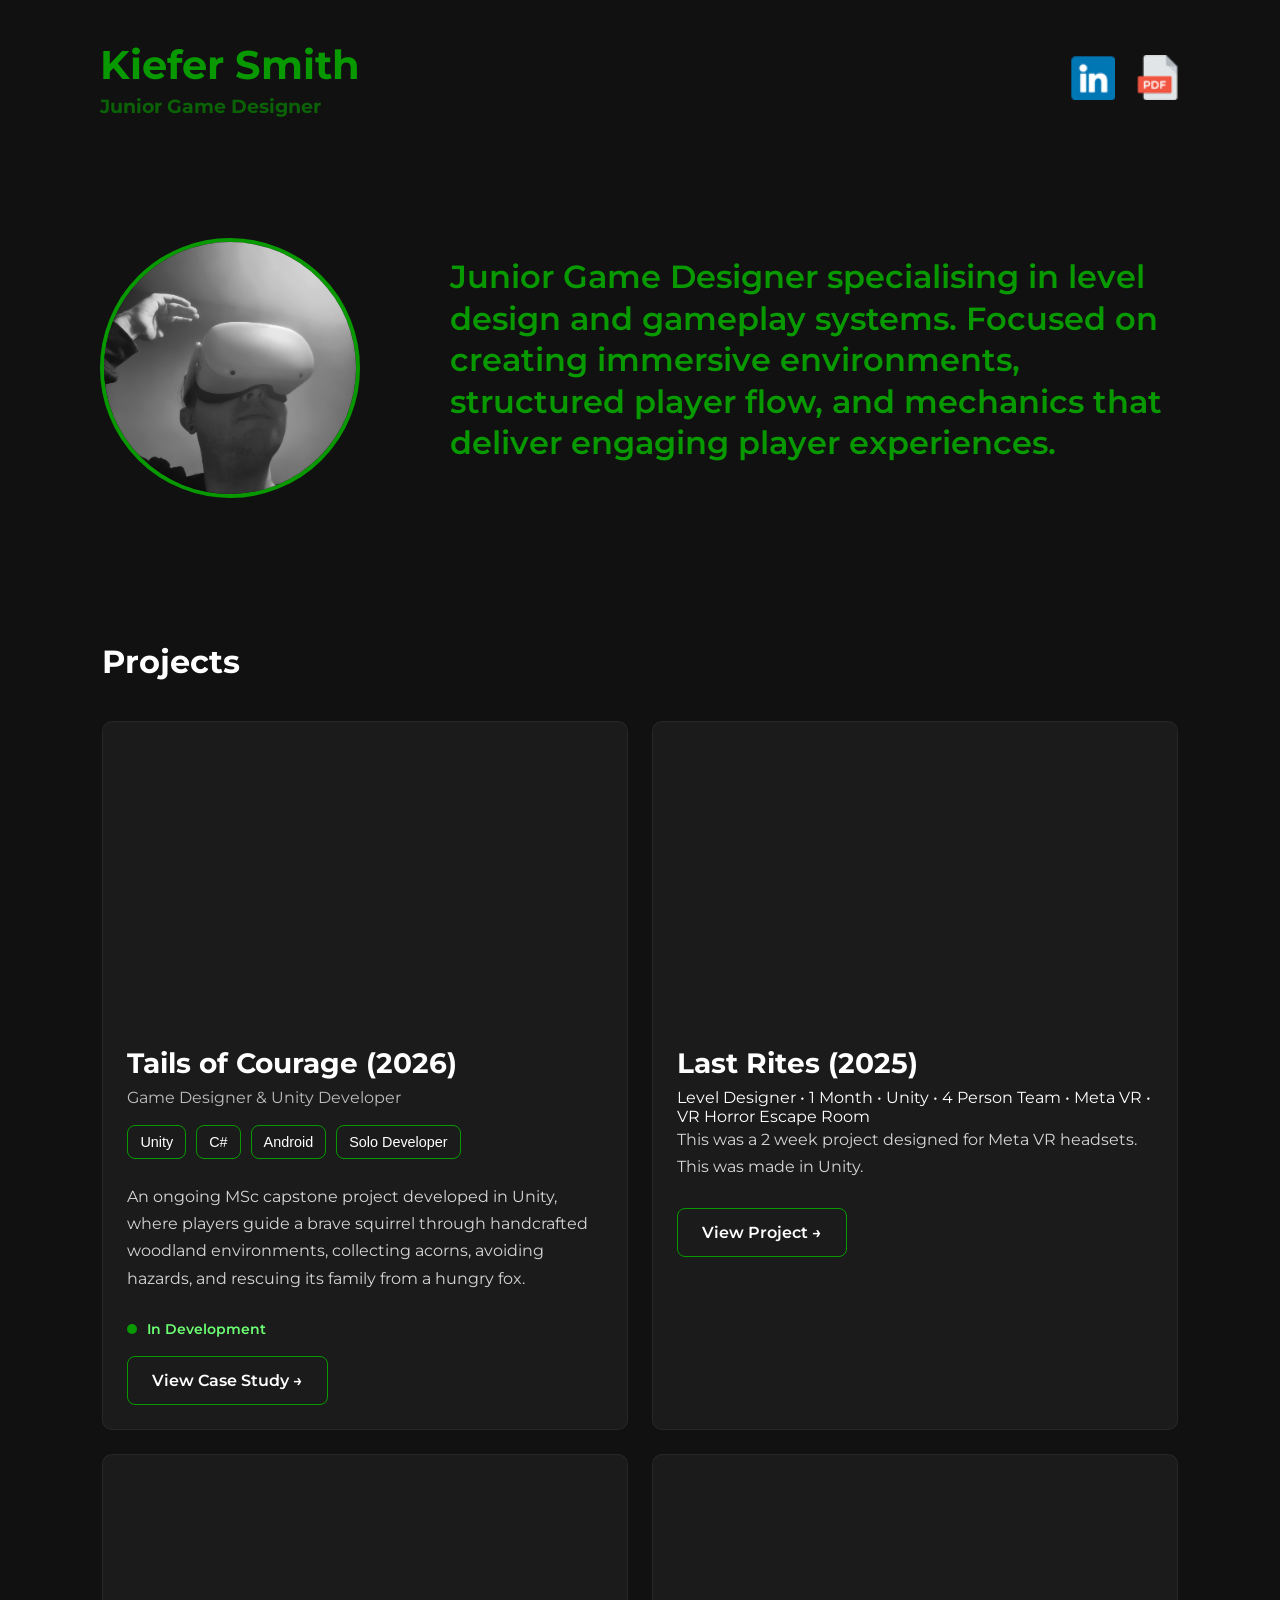
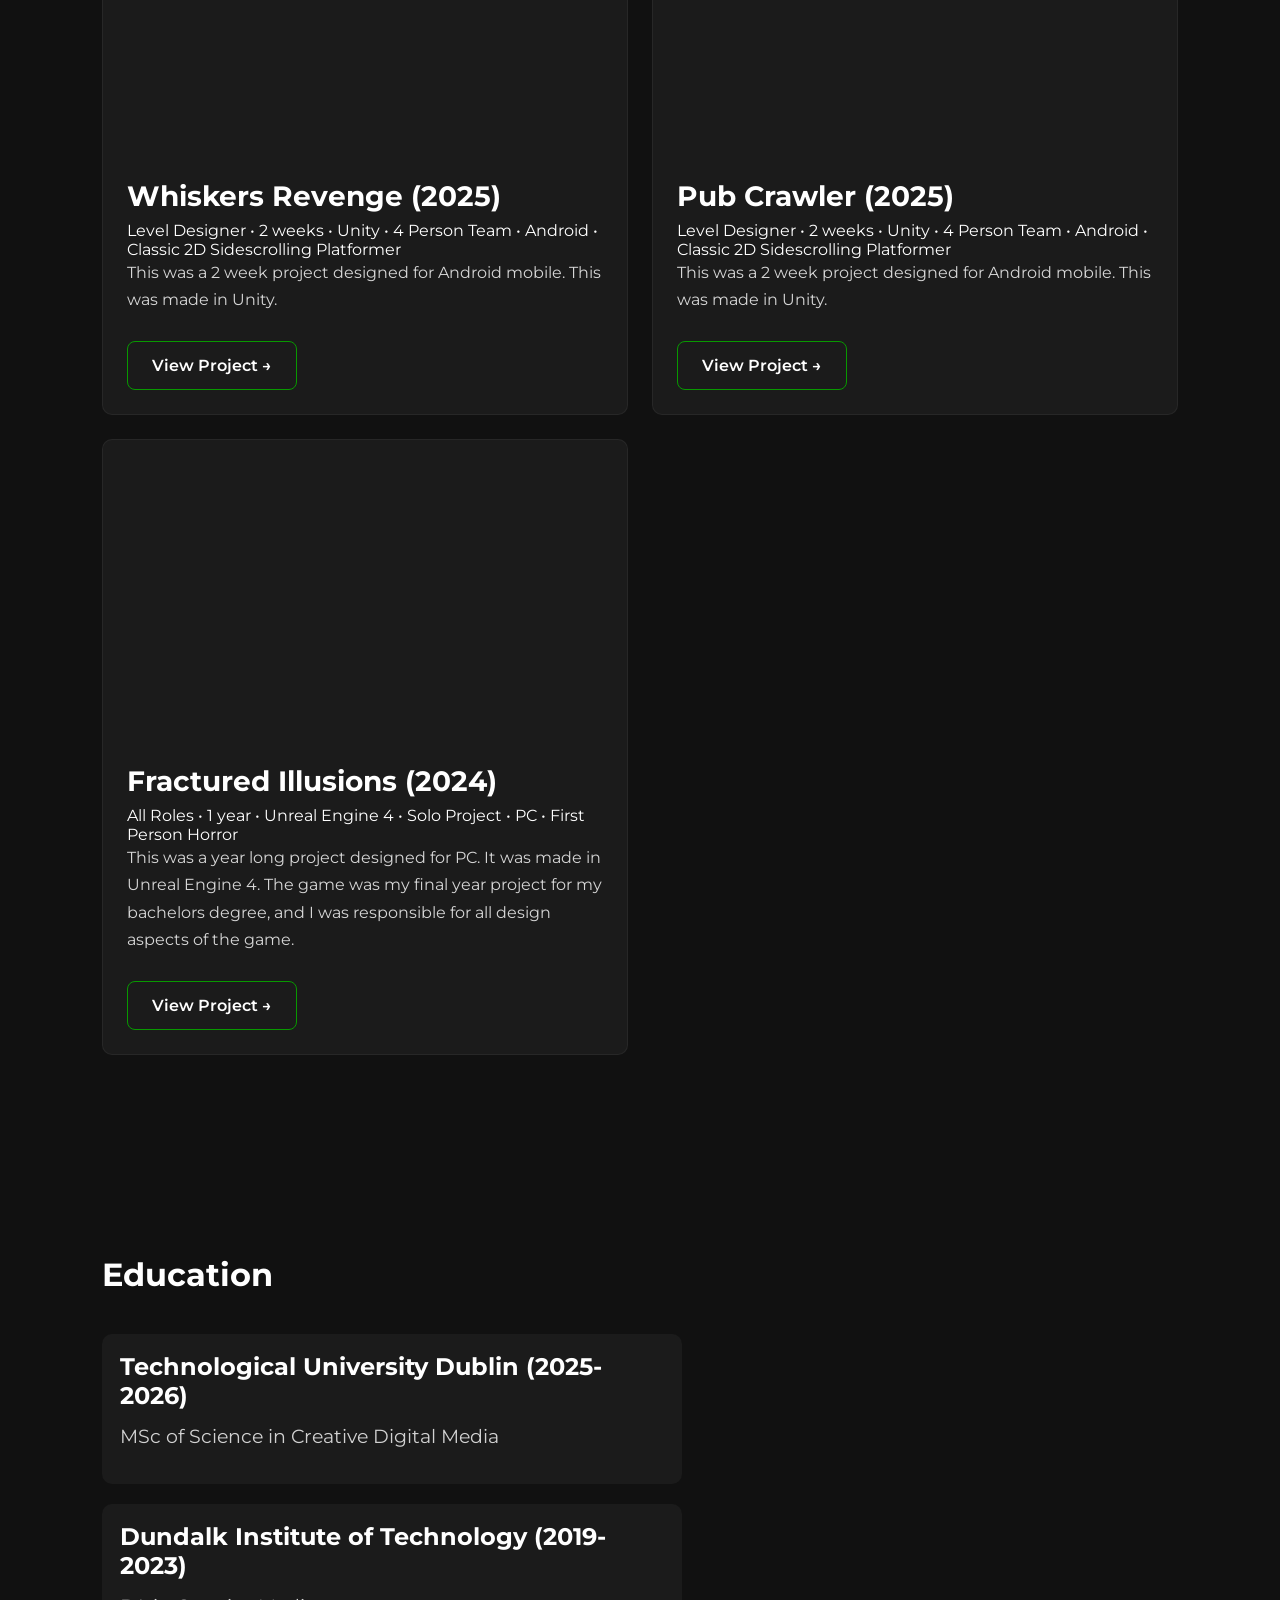
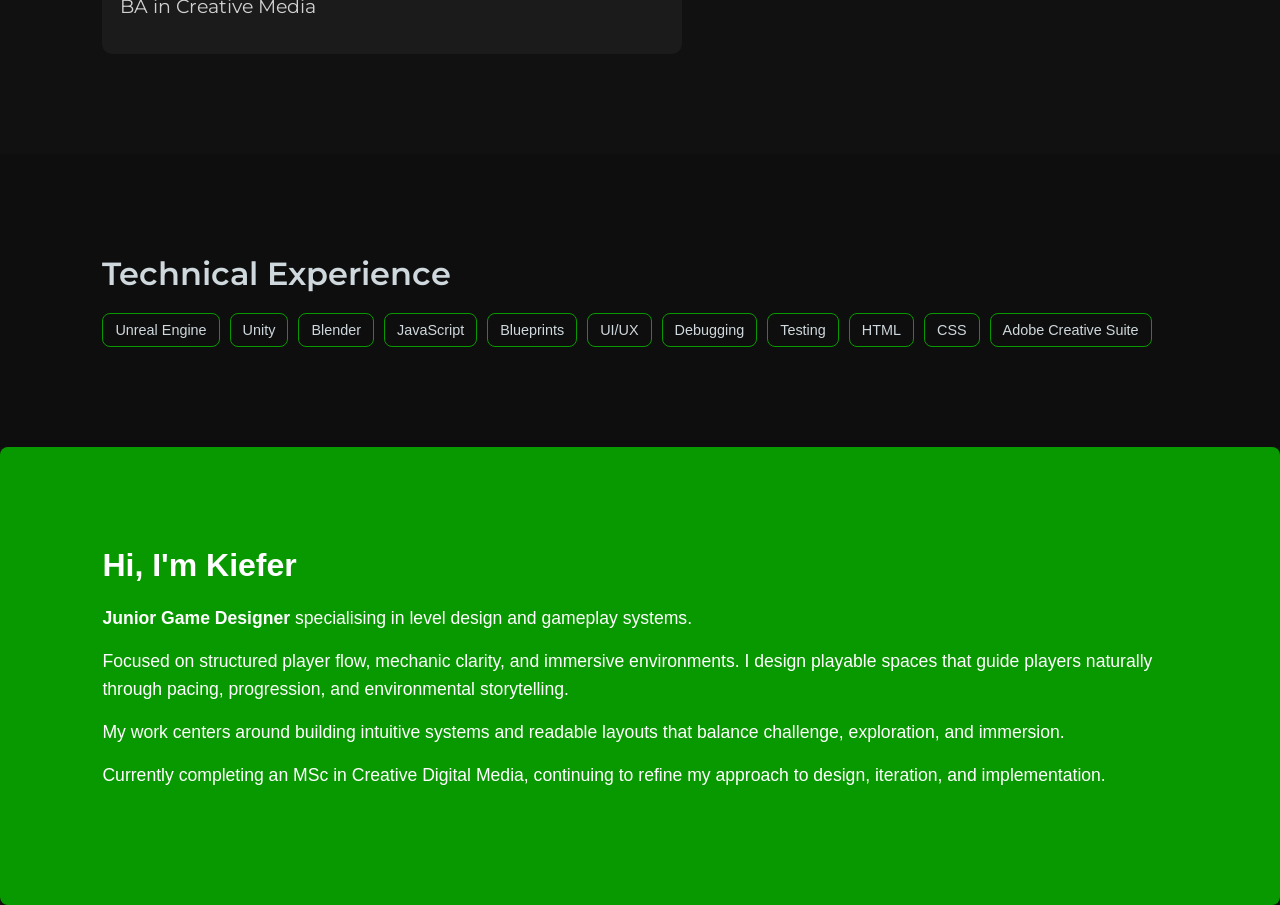
==== index.html @ 850df488 "Update index.html" ====
<!DOCTYPE html>
<html lang="en">
<head>
<meta charset="UTF-8">
<meta name="viewport" content="width=device-width, initial-scale=1.0">
<title>Kiefer Smith | Game Designer</title>

<link href="https://fonts.googleapis.com/css2?family=Montserrat:wght@300;400;600&display=swap" rel="stylesheet">
<link rel="stylesheet" href="style.css">
</head>

<body>

<div class="page-wrapper">

    <!-- HEADER -->
    <header class="header">
        <div class="header-inner">

            <div class="logo">
                <h1>Kiefer Smith</h1>
                <small>Junior Game Designer</small>
            </div>

            <div class="links">
                <a href="https://www.linkedin.com/in/kiefer-smith-designer/" target="_blank">
                    <img src="Images/linkedin.png" alt="LinkedIn">
                </a>

                <a href="Files/Kiefer Smith Game Design CV.pdf" target="_blank">
                    <img src="Images/resume.png" alt="Resume">
                </a>
            </div>

        </div>
    </header>

    <!-- INTRO SECTION -->
    <section class="intro">
        <div class="intro-inner">

            <div class="profile-img">
                <img src="Images/unnamed.jpg" alt="Profile Photo">
            </div>

            <div class="intro-text">
                <h2>
                    Junior Game Designer specialising in level design and gameplay systems.
                    Focused on creating immersive environments, structured player flow, and mechanics that deliver engaging player experiences.
                </h2>

            </div>

        </div>
    </section>

</div>


<section class="projects">

    <h2 class="projects-title">Projects</h2>

    <div class="projects-grid">

         <div class="project-card">

          <div class="project-media hero-media">

        <video autoplay loop muted playsinline>
        <source src="Media/Tails of Courage1.mp4" type="video/mp4">
        </video>
        </div>

            <div class="project-content">
                <h3>Tails of Courage (2026)</h3>

                <p class="project-role">
                  Game Designer & Unity Developer
                </p>
             
               <div class="project-tags">
                <span class="skill">Unity</span>
                <span class="skill">C#</span>
                <span class="skill">Android</span>
                <span class="skill">Solo Developer</span>
                </div>
                

                <p class="project-brief">
                 An ongoing MSc capstone project developed in Unity, where players guide a brave squirrel through handcrafted woodland environments, collecting acorns, avoiding hazards, and rescuing its family from a hungry fox.
                </p>

               
                <p class="project-status">
                In Development
                </p>

              
              <a href="Tails of Courage.html" class="project-link">
              View Case Study →
              </a>
              
            </div>
        </div>

        <div class="project-card">

            <div class="project-media">
                <video autoplay loop muted playsinline>
                    <source src="Media/Last Rites .mp4" type="video/mp4">
                </video>
            </div>

            <div class="project-content">
                <h3>Last Rites (2025)</h3>

                <p class="project-meta">
                    Level Designer • 1 Month • Unity • 4 Person Team • Meta VR • VR Horror Escape Room
                </p>

                <p class="project-brief">
                   This was a 2 week project designed for Meta VR headsets. This was made in Unity.
                </p>

                <a href="Last Rites.html" class="project-link">
                    View Project →
                </a>
            </div>
        </div>


<div class="project-card">

            <div class="project-media">
                <video autoplay loop muted playsinline>
                    <source src="Media/Whiskers Revenge .mp4" type="video/mp4">
                </video>
            </div>

            <div class="project-content">
                <h3>Whiskers Revenge (2025)</h3>

                <p class="project-meta">
                    Level Designer • 2 weeks • Unity • 4 Person Team • Android • Classic 2D Sidescrolling Platformer
                </p>

                <p class="project-brief">
                   This was a 2 week project designed for Android mobile. This was made in Unity.
                </p>

                <a href="Whiskers Revenge.html" class="project-link">
                    View Project →
                </a>
            </div>
        </div>


    <div class="project-card">

            <div class="project-media">
                <video autoplay loop muted playsinline>
                    <source src="Media/Pub Crawler.mp4" type="video/mp4">
                </video>
            </div>

            <div class="project-content">
                <h3>Pub Crawler (2025)</h3>

                <p class="project-meta">
                    Level Designer • 2 weeks • Unity • 4 Person Team • Android • Classic 2D Sidescrolling Platformer
                </p>

                <p class="project-brief">
                    This was a 2 week project designed for Android mobile. This was made in Unity.
                </p>

                <a href="Pub Crawler.html" class="project-link">
                    View Project →
                </a>
            </div>

        </div>


        <div class="project-card">

            <div class="project-media">
                <video autoplay loop muted playsinline>
                    <source src="Media/Fractured Illusions.mp4" type="video/mp4">
                </video>
            </div>

            <div class="project-content">
                <h3>Fractured Illusions (2024)</h3>

                <p class="project-meta">
                    All Roles • 1 year • Unreal Engine 4 • Solo Project • PC • First Person Horror
                </p>

                <p class="project-brief">
                    This was a year long project designed for PC. It was made in Unreal Engine 4. The game was my final year project for my bachelors degree, and I was responsible for all design aspects of the game.
                </p>

                <a href="Fractured Illusions.html" class="project-link">
                    View Project →
                </a>
            </div>
        </div>
</section>

<section class="education">
    <h3 class="education-title">Education</h3>

    <div class="education-grid">

        <div class="education-card">

    

    <div class="education-content">
                <h3>Technological University Dublin (2025-2026)</h3>

                <p class="education-brief">
                    MSc of Science in Creative Digital Media
                </p>
        </div>
        </div>

         <div class="education-card">

    

    <div class="education-content">
                <h3>Dundalk Institute of Technology (2019-2023)</h3>

                <p class="education-brief">
                   BA in Creative Media
                </p>
        </div>
        </div>
    </div>
</section>

        <div class="skills-container">
            <h2>Technical Experience</h2>
  <div class="skills">
    <span class="skill">Unreal Engine</span>
    <span class="skill">Unity</span>
    <span class="skill">Blender</span>
    <span class="skill">JavaScript</span>
    <span class="skill">Blueprints</span>
    <span class="skill">UI/UX</span>
    <span class="skill">Debugging</span>
    <span class="skill">Testing</span>
    <span class="skill">HTML</span>
    <span class="skill">CSS</span>
    <span class="skill">Adobe Creative Suite</span>
  </div>
</div>


<div class="about-me-section">
  <h1>Hi, I'm Kiefer</h1>
  <p><strong>Junior Game Designer</strong> specialising in level design and gameplay systems.</p>
  <p>
            Focused on structured player flow, mechanic clarity, and immersive environments.
            I design playable spaces that guide players naturally through pacing, progression,
            and environmental storytelling.
        </p>
   <p>
            My work centers around building intuitive systems and readable layouts that
            balance challenge, exploration, and immersion.
        </p>
                <p>
            Currently completing an MSc in Creative Digital Media, continuing to refine
            my approach to design, iteration, and implementation.
        </p>

</div>


        
</body>
</html>
---- style.css ----
/* =========================
   GLOBAL RESET
========================= */
* {
    margin: 0;
    padding: 0;
    box-sizing: border-box;
}

body {
    background: #111;
    color: white;
    font-family: 'Montserrat', sans-serif;
}

/* =========================
   PAGE WRAPPER
========================= */
.page-wrapper {
    max-width: 1200px;
    margin: 0 auto;
    padding: 0 60px;
}

/* =========================
   HEADER
========================= */
.header {
    padding: 40px 0;
    color: #089900;
}

.header-inner {
    display: flex;
    justify-content: space-between;
    align-items: center;
}

.logo h1 {
    font-size: 2.5rem;
    font-weight: bold;
    color: #089900;
}

.logo small {
    display: block;
    margin-top: 5px;
    opacity: 0.6;
    font-weight: 700;
    font-size: 1.2rem;
    color: #089900;
}

.links {
    display: flex;
    align-items: center;
    gap: 20px;
}

.links img {
    width: 45px;
    height: 45px;
    transition: 0.3s ease;
}

.links img:hover {
    opacity: 0.6;
}

/* =========================
   INTRO SECTION
========================= */
.intro {
    padding: 80px 0 40px 0;
    align-items: center;
}

.intro-inner {
    display: flex;
    align-items: center;
    gap: 90px;
    width: 100%;
}

/* Profile Image */
.profile-img img {
    width: 260px;
    height: 260px;
    object-fit: cover;
    border-radius: 50%;
    border: 4px solid #089900;
}

/* Text */
.intro-text {
    max-width: none;
}

.intro-text h2 {
    font-size: 2.0rem;
    font-weight: 600;
    margin-bottom: 20px;
    line-height: 1.3;
    color: #089900;
    
}

.intro-text p {
    font-size: 1.1rem;
    opacity: 0.8;
    line-height: 1.6;
}



/* =========================
   RESPONSIVE
========================= */
@media (max-width: 900px) {

    .page-wrapper {
        padding: 0 25px;
    }

    .header-inner {
        flex-direction: column;
        align-items: flex-start;
        gap: 20px;
    }

    .intro-inner {
        flex-direction: column;
        text-align: center;
        gap: 40px;
    }

    .profile-img img {
        width: 200px;
        height: 200px;
    }

    .intro-text h2 {
        font-size: 1.8rem;
    }
}


/* =========================
   PROJECT SECTION
========================= */

/* =========================
   PROJECT SECTION
========================= */

.projects {
    padding: 100px 8%;
}

.projects-title {
    font-size: 2rem;
    font-weight: 700;
    margin-bottom: 40px;
}

/* =========================
   GRID
========================= */

.projects-grid {
    display: grid;
    grid-template-columns: repeat(auto-fit, minmax(520px, 1fr));
    gap: 24px;
}

/* =========================
   CARD
========================= */

.project-card {
    background: #1b1b1b;
    border: 1px solid rgba(255,255,255,.05);
    border-radius: 10px;
    overflow: hidden;
    display: flex;
    flex-direction: column;
    transition: transform .25s ease, box-shadow .25s ease, border-color .25s ease;
}

.project-card:hover {
    transform: translateY(-5px);
    border-color: #089900;
    box-shadow: 0 12px 30px rgba(8,153,0,.25);
}

/* =========================
   VIDEO
========================= */

.project-media video {
    width: 100%;
    height: 300px;
    object-fit: cover;
    display: block;
}

/* =========================
   CONTENT
========================= */

.project-content {
    padding: 24px;
}

.project-content h3 {
    font-size: 1.75rem;
    margin-bottom: 8px;
}

.project-role {
    font-size: 1rem;
    color: #bdbdbd;
    margin-bottom: 18px;
}

.project-tags {
    display: flex;
    flex-wrap: wrap;
    gap: 10px;
    margin-bottom: 24px;
}

.project-brief {
    font-size: 1rem;
    line-height: 1.7;
    color: #d6d6d6;
    margin-bottom: 28px;
}

/* =========================
   STATUS
========================= */

.project-status {
    display: flex;
    align-items: center;
    gap: 10px;

    color: #6CFF73;
    font-size: .9rem;
    font-weight: 600;

    margin-bottom: 18px;
}

.project-status::before {
    content: "";
    width: 10px;
    height: 10px;
    background: #089900;
    border-radius: 50%;
    display: inline-block;
}

/* =========================
   BUTTON
========================= */

.project-link,
.project-link:link,
.project-link:visited {

    display: inline-flex;
    align-items: center;
    justify-content: center;

    padding: 14px 24px;

    border: 1px solid #089900;
    border-radius: 8px;

    color: white;
    text-decoration: none;
    font-weight: 600;

    transition: all .25s ease;
}

.project-link:hover {

    background: #089900;
    color: #111;

    transform: translateY(-2px);

    box-shadow: 0 8px 18px rgba(8,153,0,.25);
}
/* =========================
   Education SECTION
========================= */

.education {
    padding: 100px 8%;
}

.education-title {
    font-size: 2rem;
    font-weight: 700;
    margin-bottom: 40px;
}

/* =========================
   GRID (Tighter)
========================= */

.education-grid {
    display: grid;
    grid-template-columns: repeat(auto-fill, 580px); /* fixed width cards */
    gap: 20px; /* smaller gap */
    
}
/* =========================
   CARD (Smaller + Cleaner)
========================= */

.education-card {
    background: #1b1b1b;
    border-radius: 10px;
    overflow: hidden;
    display: flex;
    flex-direction: column;
    transition: transform 0.25s ease, box-shadow 0.25s ease;
    min-height: 150px; /* or larger, e.g., 350px or 400px */
}

/* =========================
   CONTENT (Reduced Padding)
========================= */

.education-content {
    padding: 18px;
}

.education-content h3 {
    font-size: 1.5rem;
    margin-bottom: 12px;
}

.education-meta {
    font-size: 1rem;
    opacity: 0.6;
    margin-bottom: 10px;
}

.education-brief {
    font-size: 1.2rem;
    line-height: 1.5;
    opacity: 0.8;
    margin-bottom: 14px;
}


/* After */
.skills-container {
  padding: 100px 8%;
  background-color: #0e0e0e; /* dark background */
  color: #cfd8dc; /* light text color for the header */
}

/* Style the header */
.skills-container h2 {
  font-size: 2rem;
  font-weight: 600;
  margin-bottom: 20px;
}

/* Container for the skill tags */
.skills {
  display: flex;
  flex-wrap: wrap; /* allow wrapping to next line */
  gap: 10px; /* space between tags */
}

/* Style individual skill tags */
.skill {
  border: 1px solid #089900; /* pink border similar to your screenshot */
  border-radius: 8px; /* rounded corners */
  padding: 8px 12px; /* space inside each tag */
  font-size: 0.9rem;
  font-family: 'Arial', sans-serif;
  cursor: default;
  transition: background-color 0.2s, color 0.2s;
}

/* Optional: hover effect for skill tags */
.skill:hover {
  background-color: #089900;
  color: #fff;
}

/* Style for the section container */
.about-me-section {
  background-color: #089900; /* Light blue background similar to your image */
  padding: 100px 8%; /* Padding around the content */
  max-width: auto; /* Optional: limit width for readability */
  margin: auto; /* Center the section */
  border-radius: 8px; /* Rounded corners for a softer look */
  font-family: Arial, sans-serif; /* Font style */
}

/* Style for the heading */
.about-me-section h1 {
  font-weight: bold;
  font-size: 2rem;
  margin-bottom: 20px;
  margin-top: 0;
}

/* Style for paragraphs */
.about-me-section p {
  font-size: 1.1rem;
  line-height: 1.6;
  margin-bottom: 15px;
}

/* Style for strong/bold text */
.about-me-section strong {
  font-weight: bold;
}
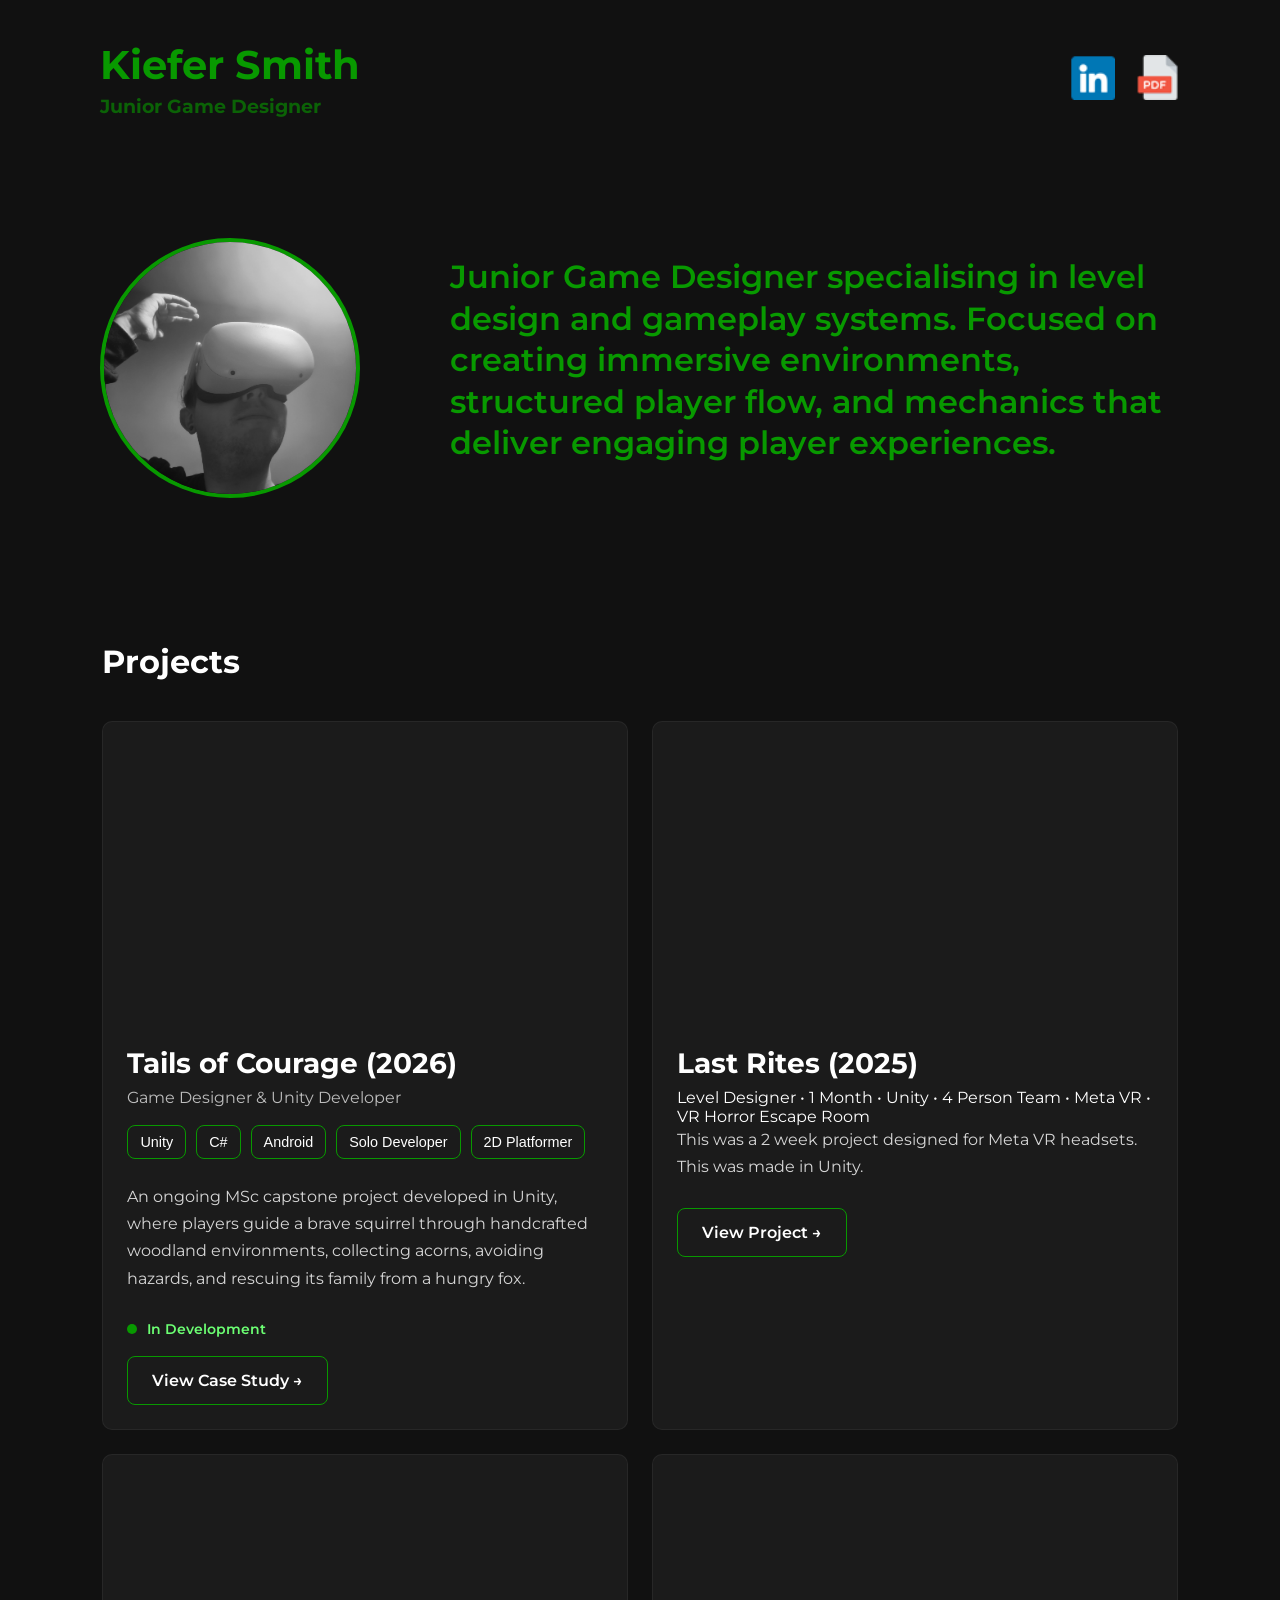
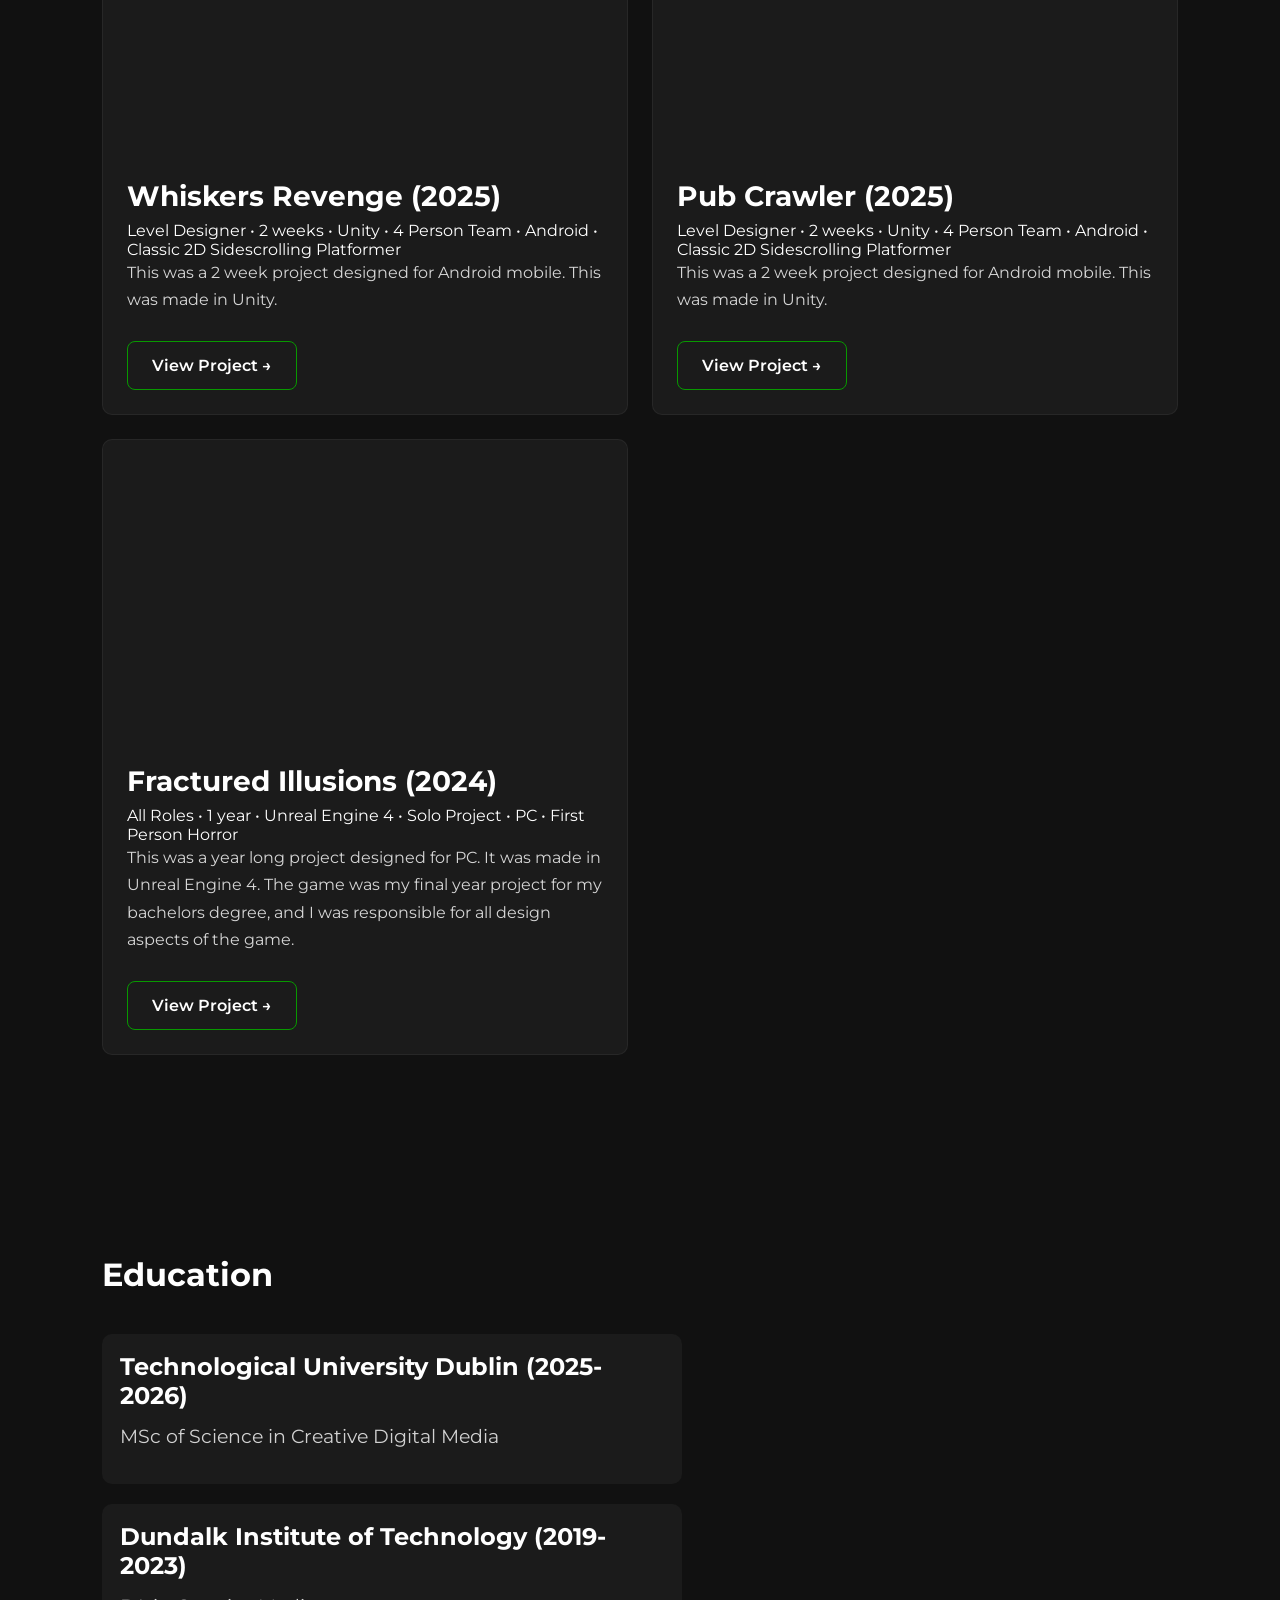
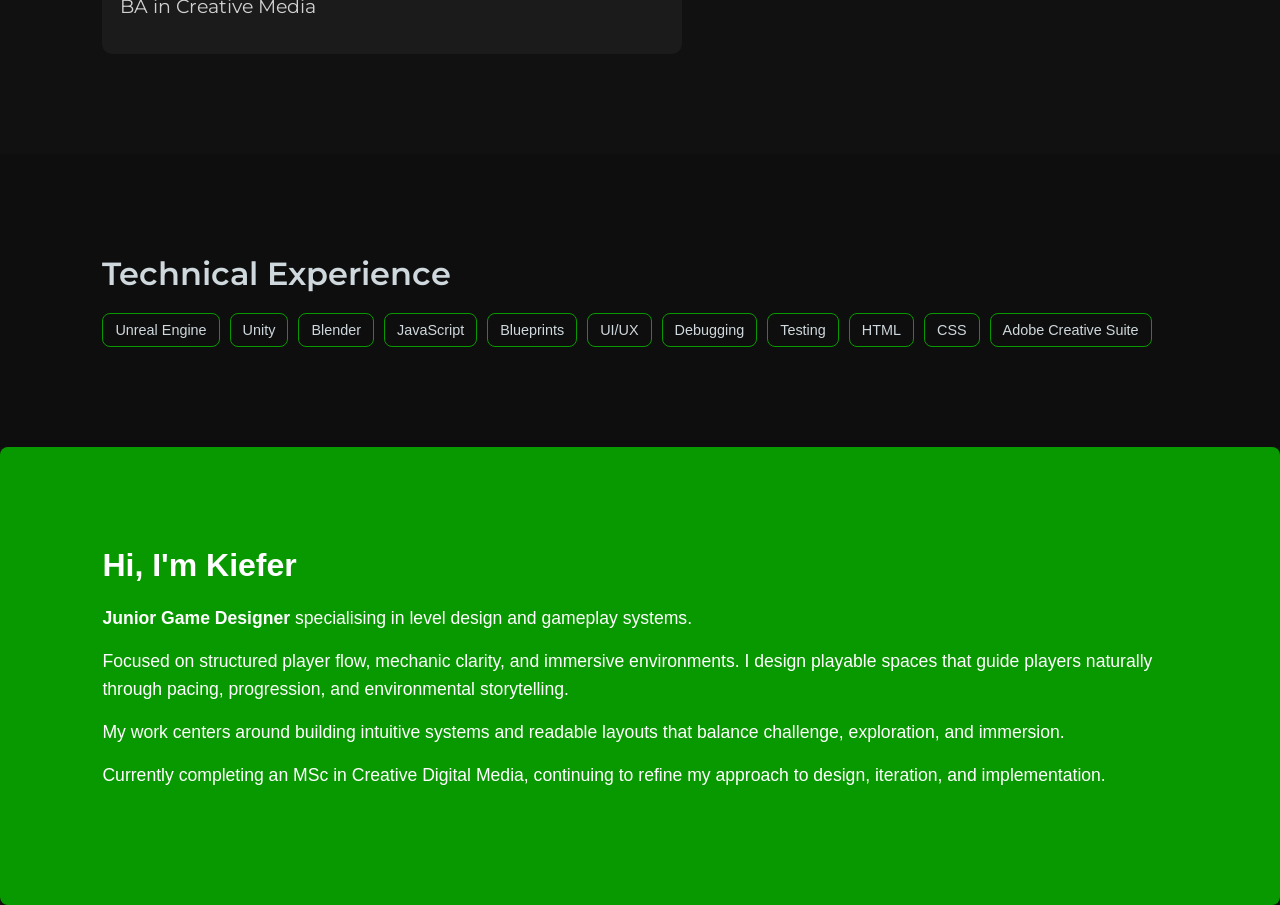
==== commit db5e7af6: "Update index.html" ====
--- a/index.html
+++ b/index.html
@@ -84,6 +84,7 @@
                 <span class="skill">C#</span>
                 <span class="skill">Android</span>
                 <span class="skill">Solo Developer</span>
+                <span class="skill">2D Platformer</span>
                 </div>
                 
 
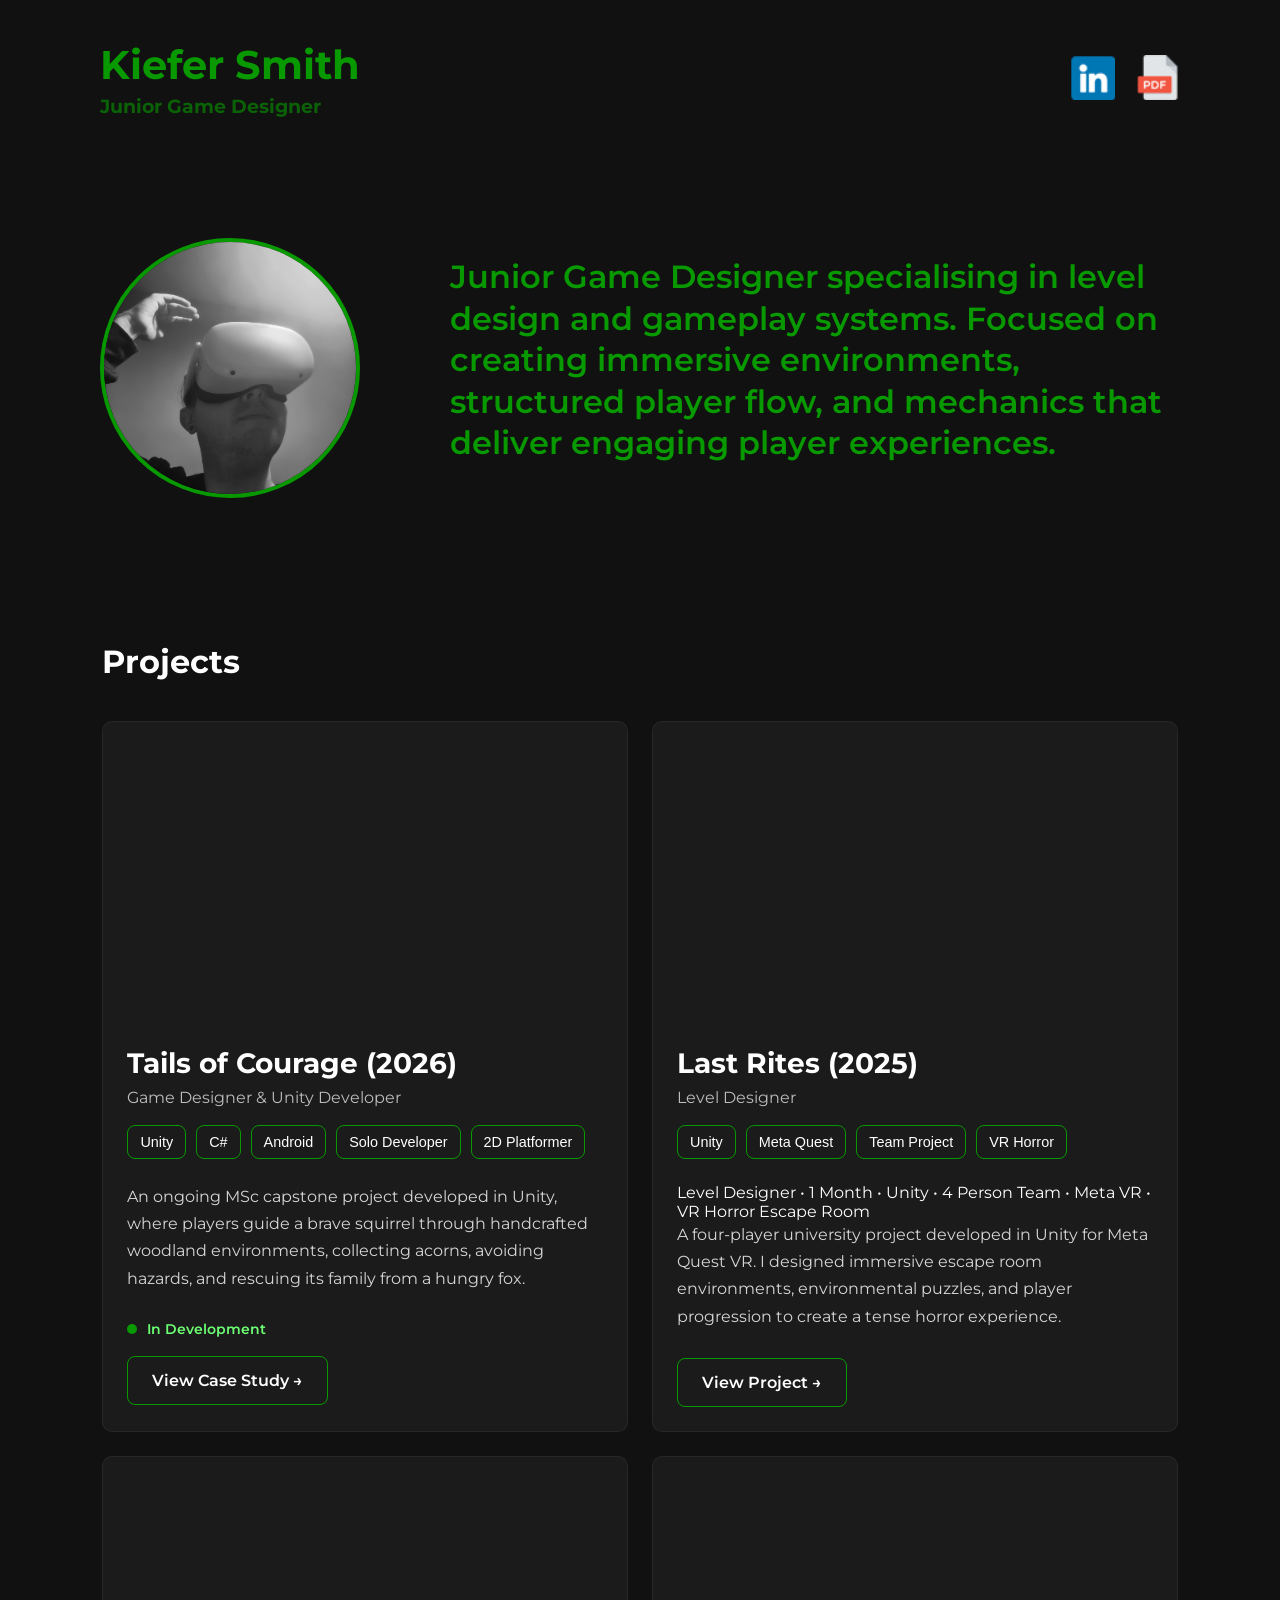
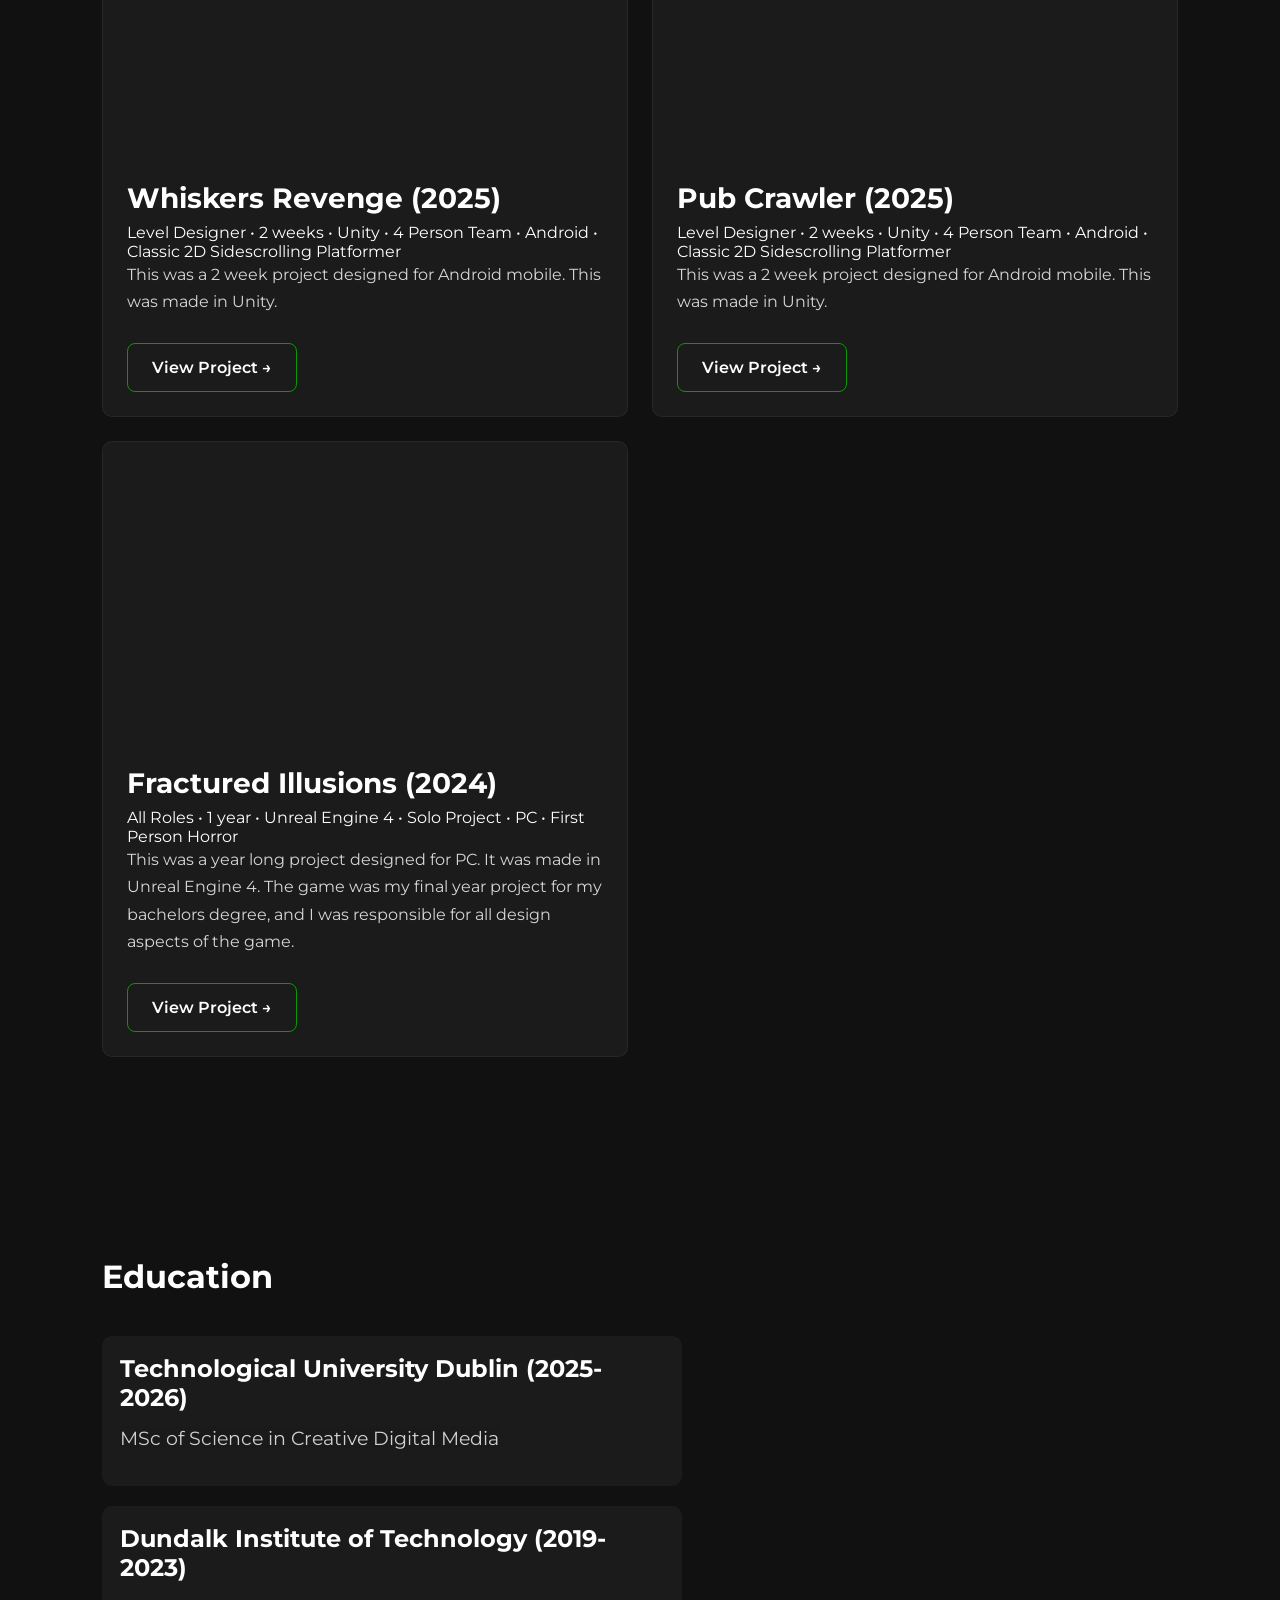
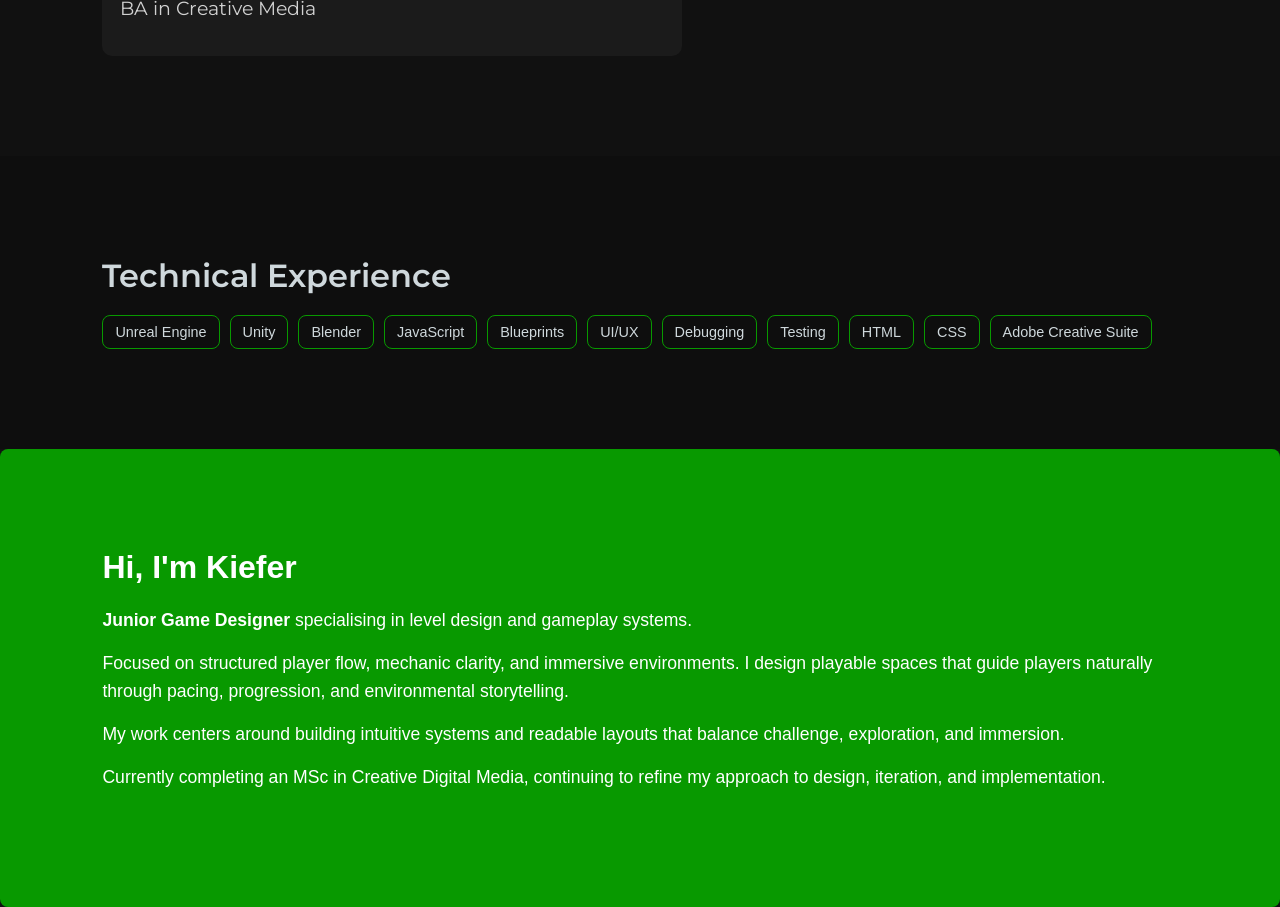
==== commit a6388f17: "Update index.html" ====
--- a/index.html
+++ b/index.html
@@ -114,14 +114,26 @@
             </div>
 
             <div class="project-content">
+                
                 <h3>Last Rites (2025)</h3>
 
+                <p class="project-role">
+                Level Designer
+                </p>
+
+        <div class="project-tags">
+        <span class="skill">Unity</span>
+        <span class="skill">Meta Quest</span>
+        <span class="skill">Team Project</span>
+        <span class="skill">VR Horror</span>
+        </div>
+
                 <p class="project-meta">
                     Level Designer • 1 Month • Unity • 4 Person Team • Meta VR • VR Horror Escape Room
                 </p>
 
-                <p class="project-brief">
-                   This was a 2 week project designed for Meta VR headsets. This was made in Unity.
+                 <p class="project-brief">
+                 A four-player university project developed in Unity for Meta Quest VR. I designed immersive escape room environments, environmental puzzles, and player progression to create a tense horror experience.
                 </p>
 
                 <a href="Last Rites.html" class="project-link">
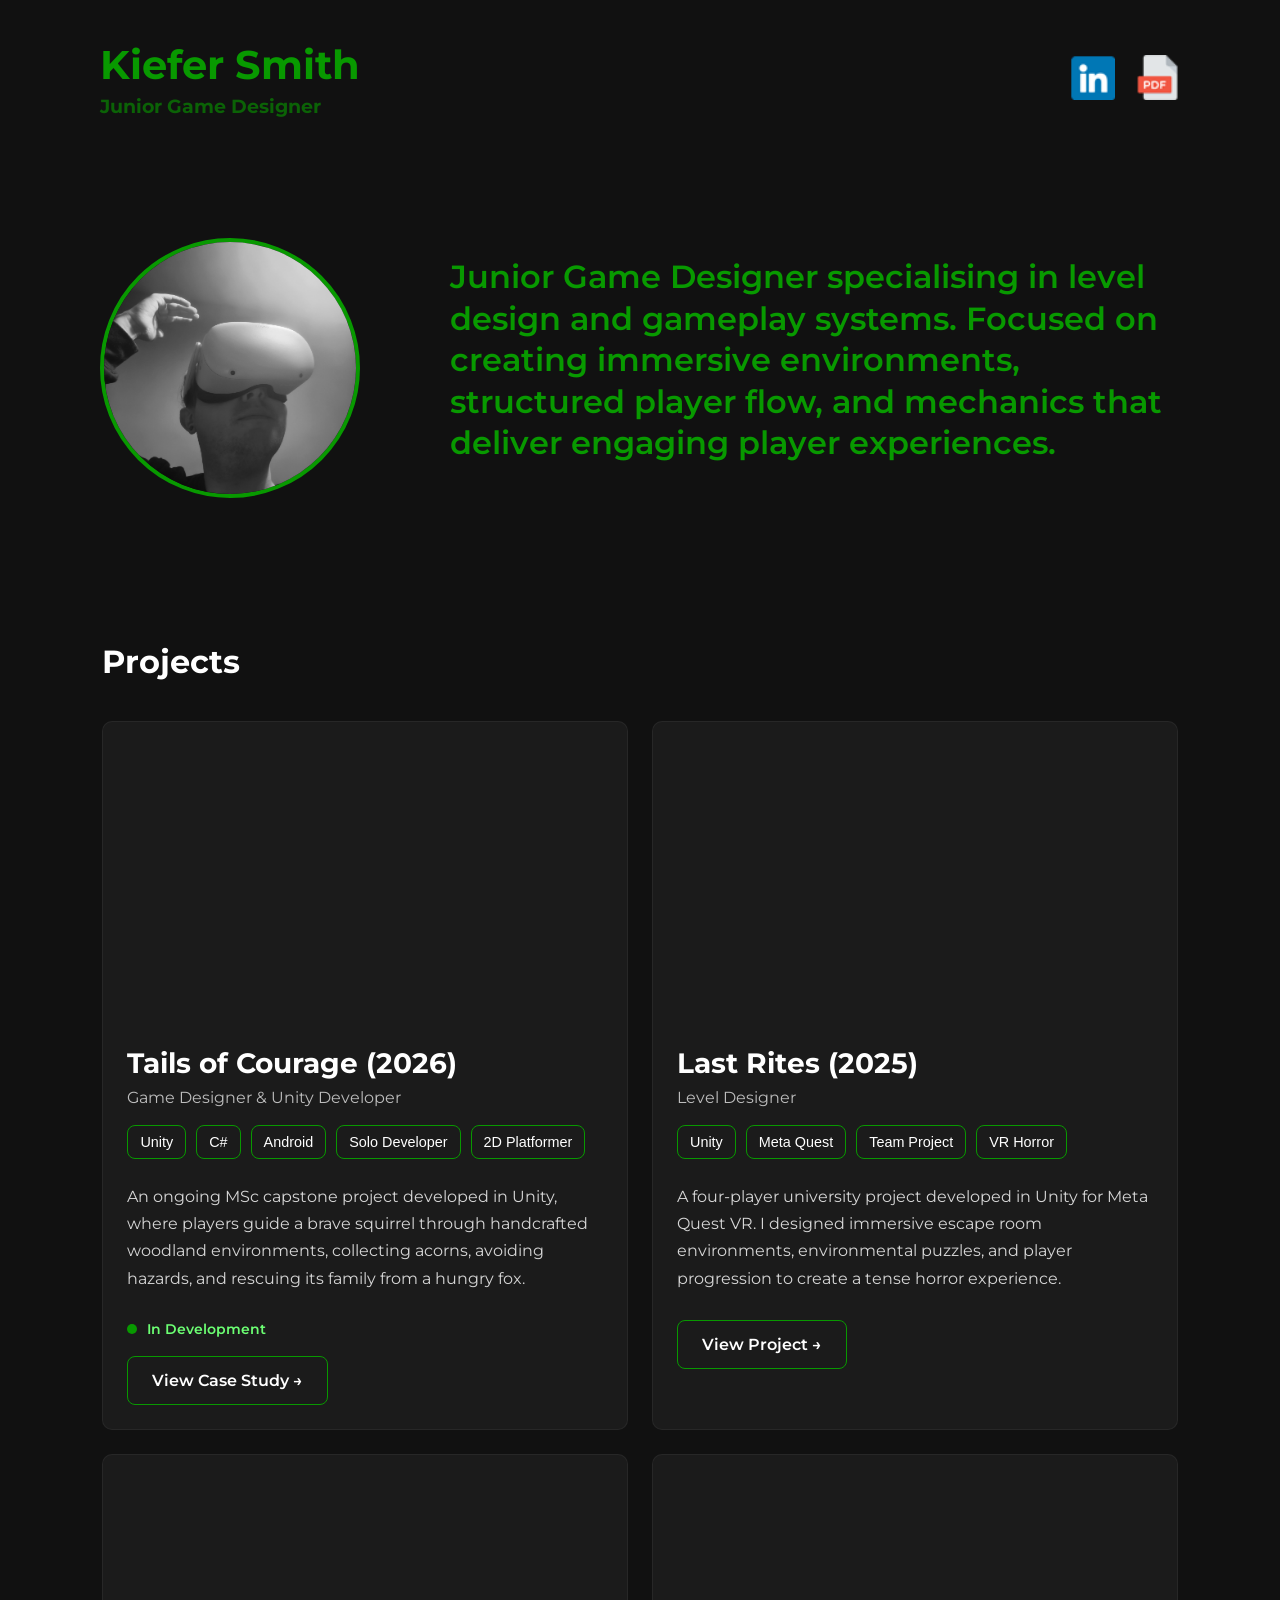
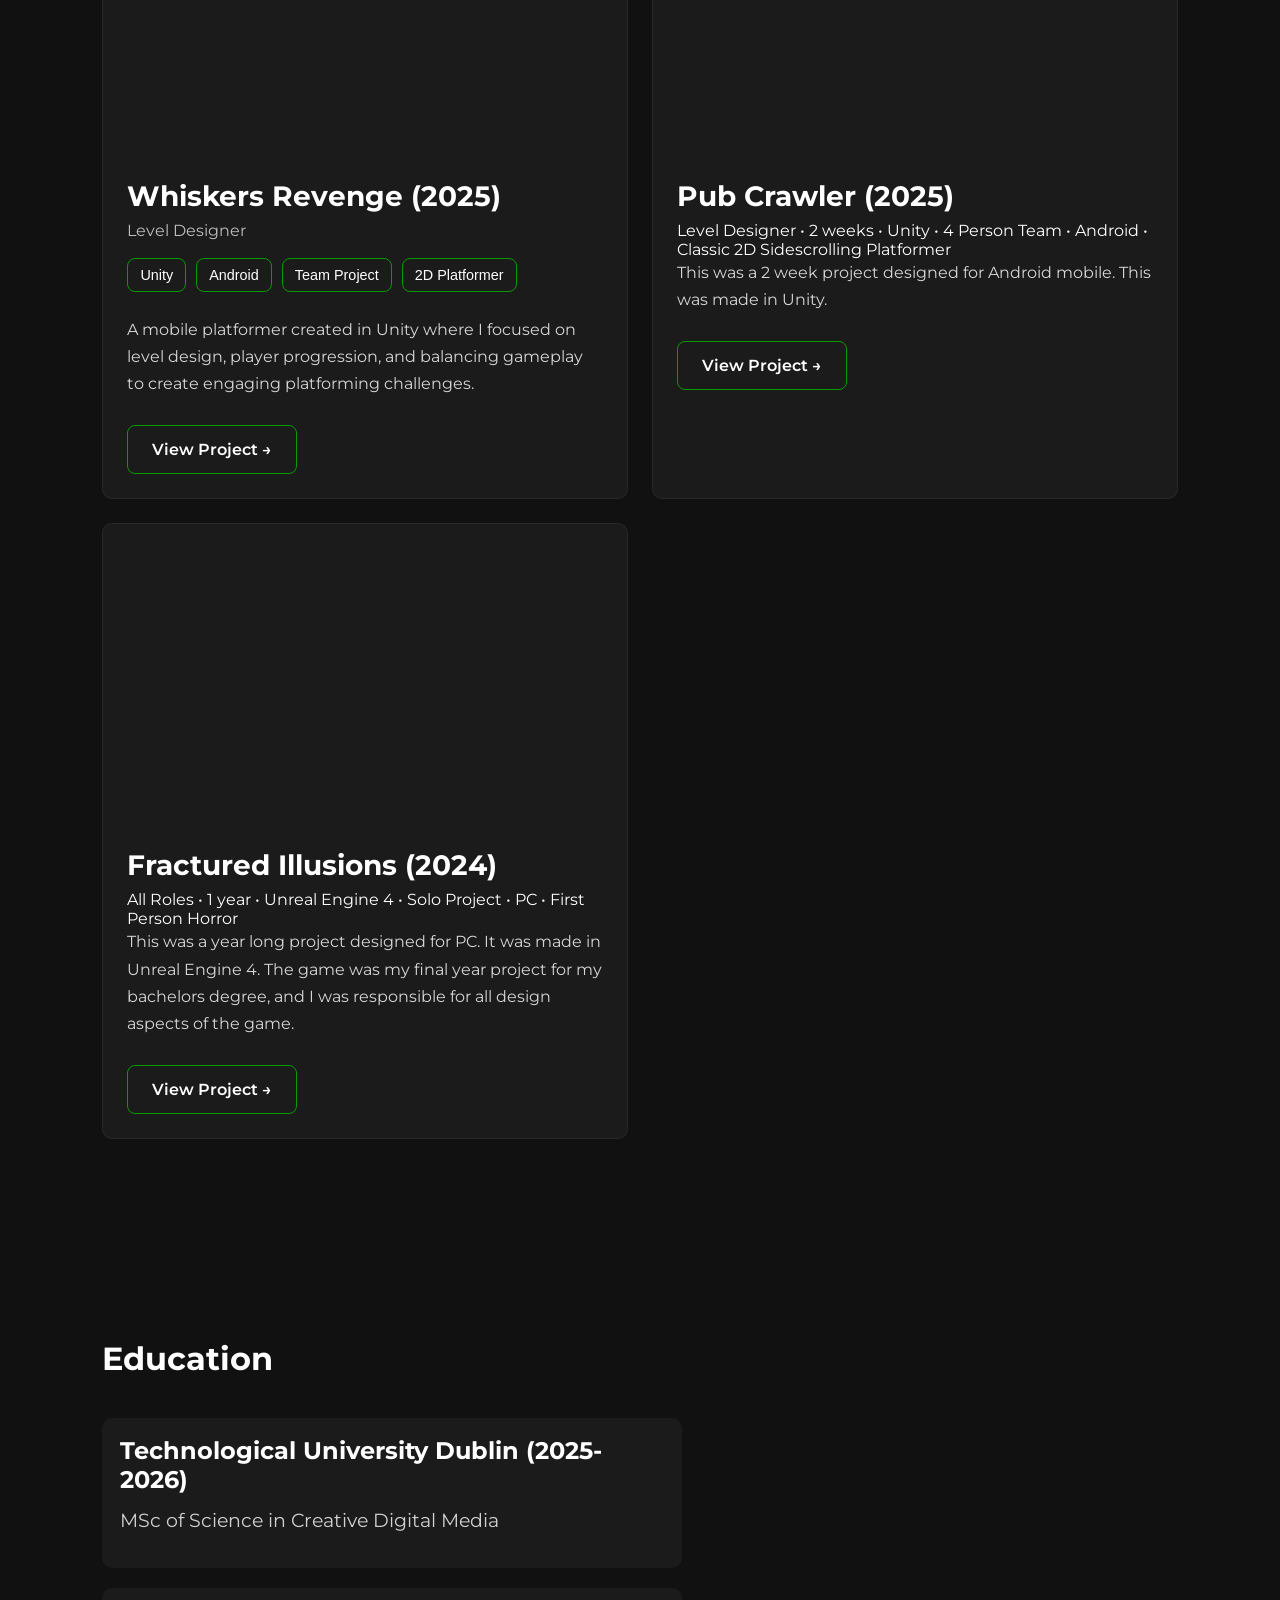
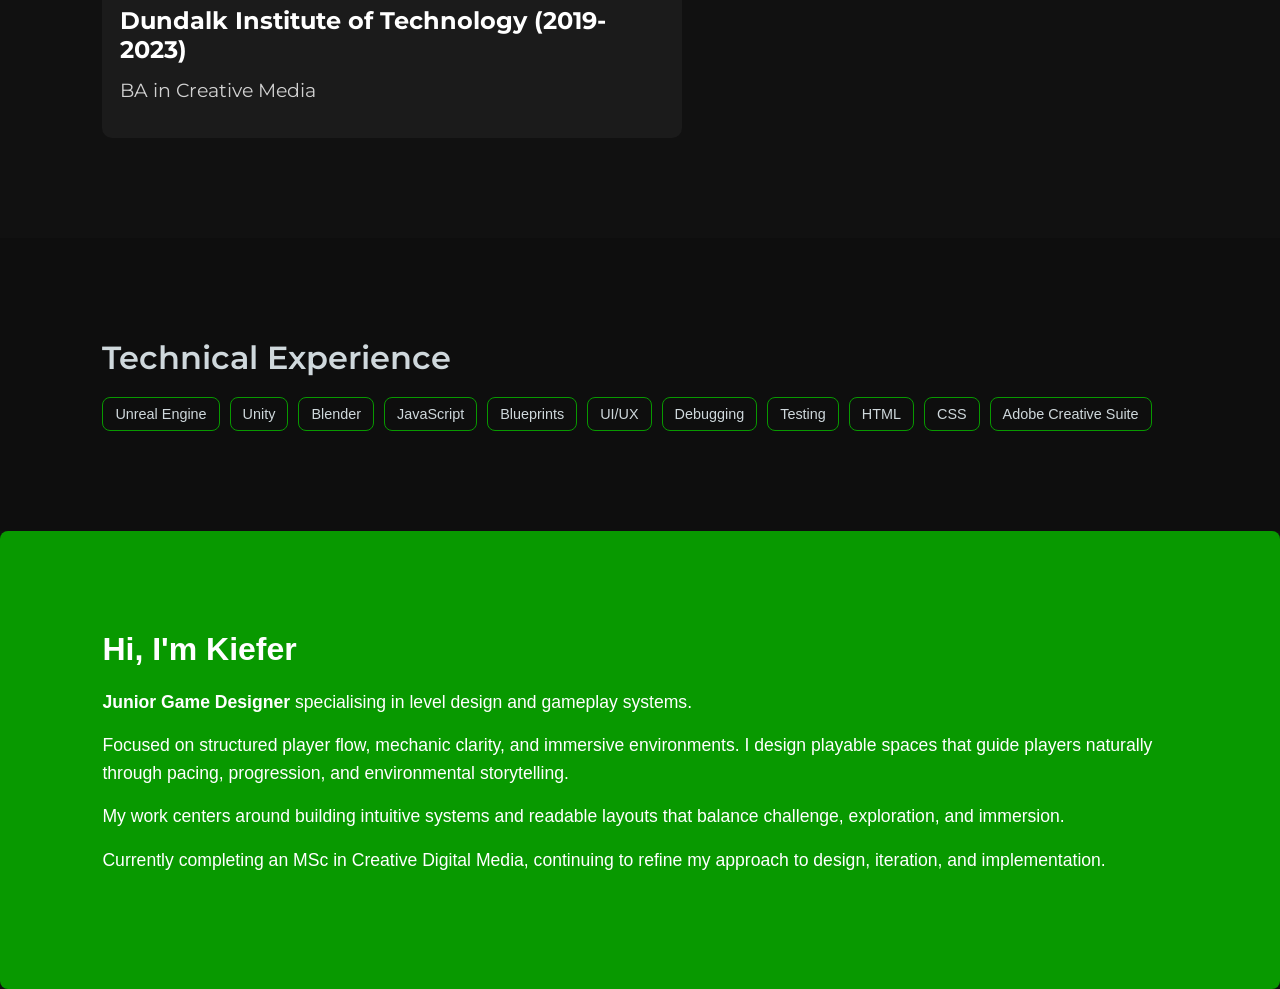
==== commit 17d4b08b: "Update index.html" ====
--- a/index.html
+++ b/index.html
@@ -128,10 +128,6 @@
         <span class="skill">VR Horror</span>
         </div>
 
-                <p class="project-meta">
-                    Level Designer • 1 Month • Unity • 4 Person Team • Meta VR • VR Horror Escape Room
-                </p>
-
                  <p class="project-brief">
                  A four-player university project developed in Unity for Meta Quest VR. I designed immersive escape room environments, environmental puzzles, and player progression to create a tense horror experience.
                 </p>
@@ -152,16 +148,23 @@
             </div>
 
             <div class="project-content">
+                
                 <h3>Whiskers Revenge (2025)</h3>
 
-                <p class="project-meta">
-                    Level Designer • 2 weeks • Unity • 4 Person Team • Android • Classic 2D Sidescrolling Platformer
-                </p>
+                <p class="project-role">
+                Level Designer
+                </p>
+
+                <div class="project-tags">
+                <span class="skill">Unity</span>
+                <span class="skill">Android</span>
+                <span class="skill">Team Project</span>
+                <span class="skill">2D Platformer</span>
+                </div>
 
                 <p class="project-brief">
-                   This was a 2 week project designed for Android mobile. This was made in Unity.
-                </p>
-
+                A mobile platformer created in Unity where I focused on level design, player progression, and balancing gameplay to create engaging platforming challenges.
+                </p>
                 <a href="Whiskers Revenge.html" class="project-link">
                     View Project →
                 </a>
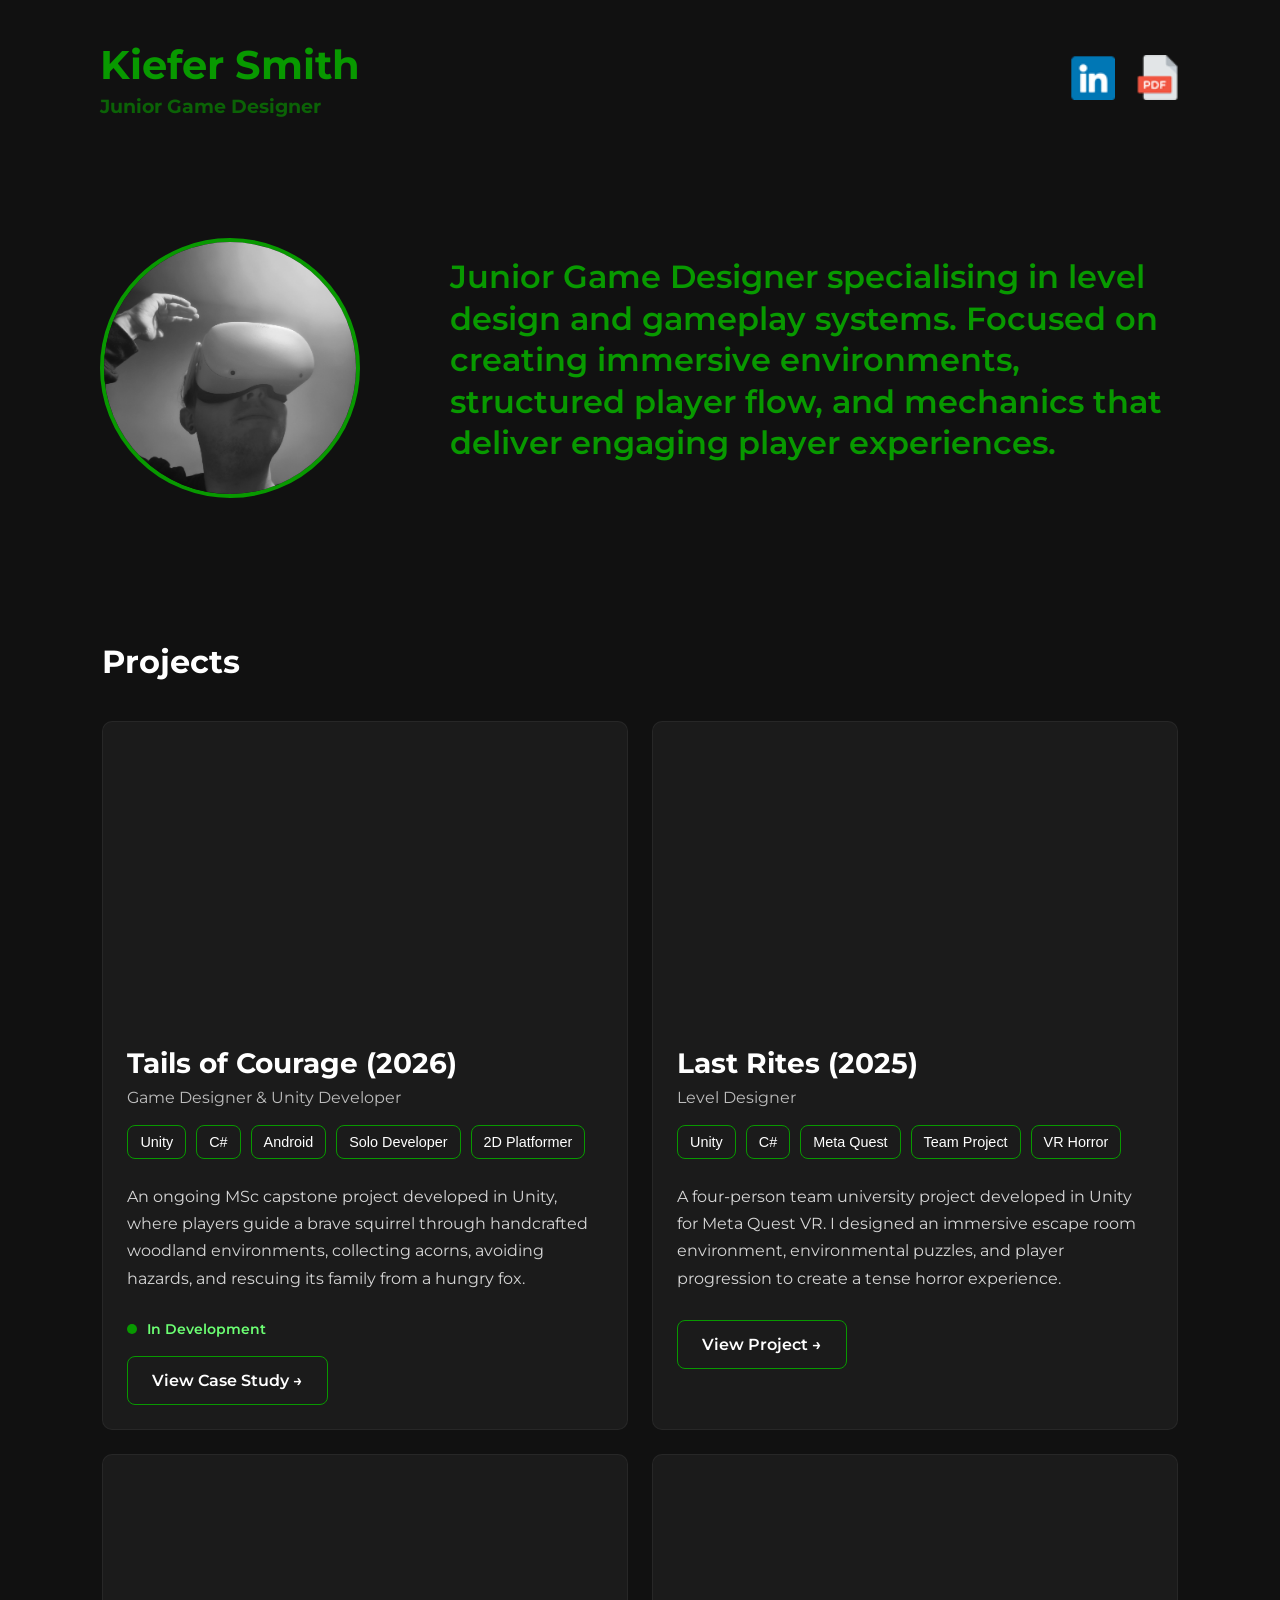
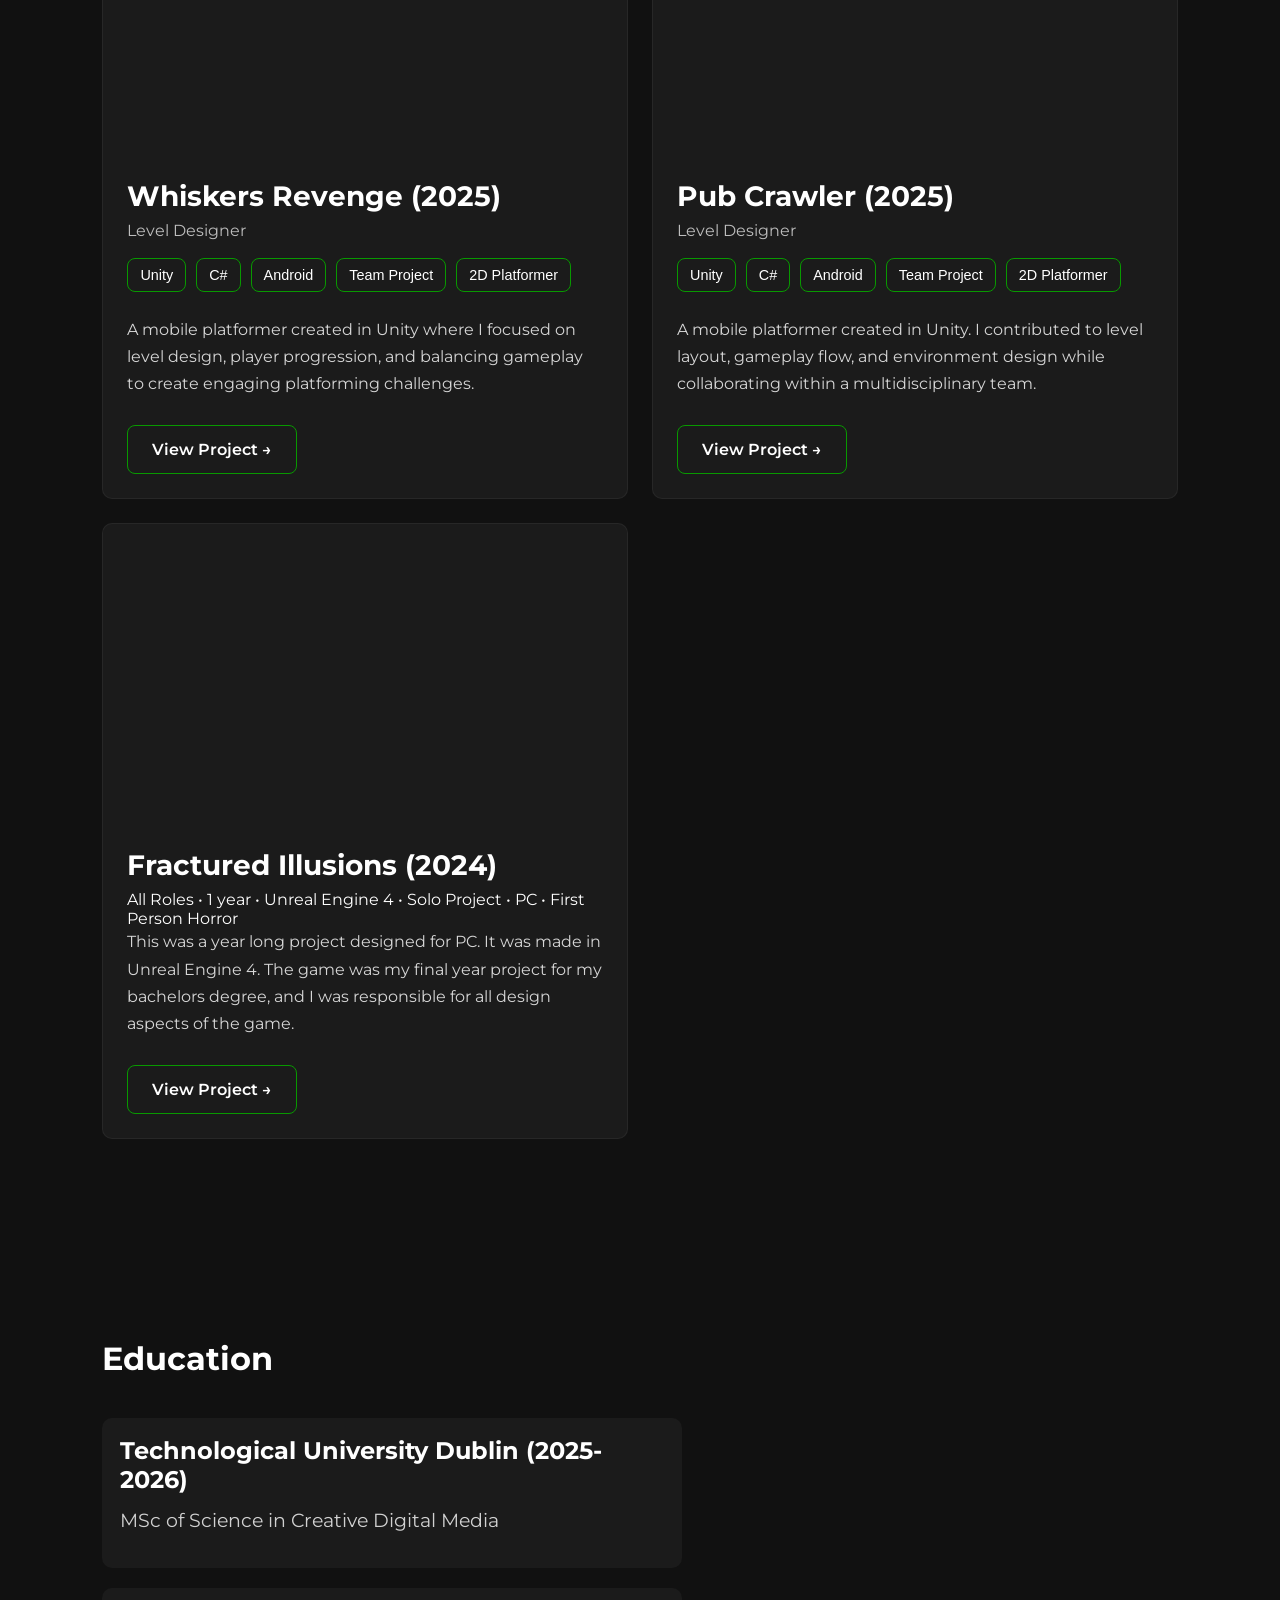
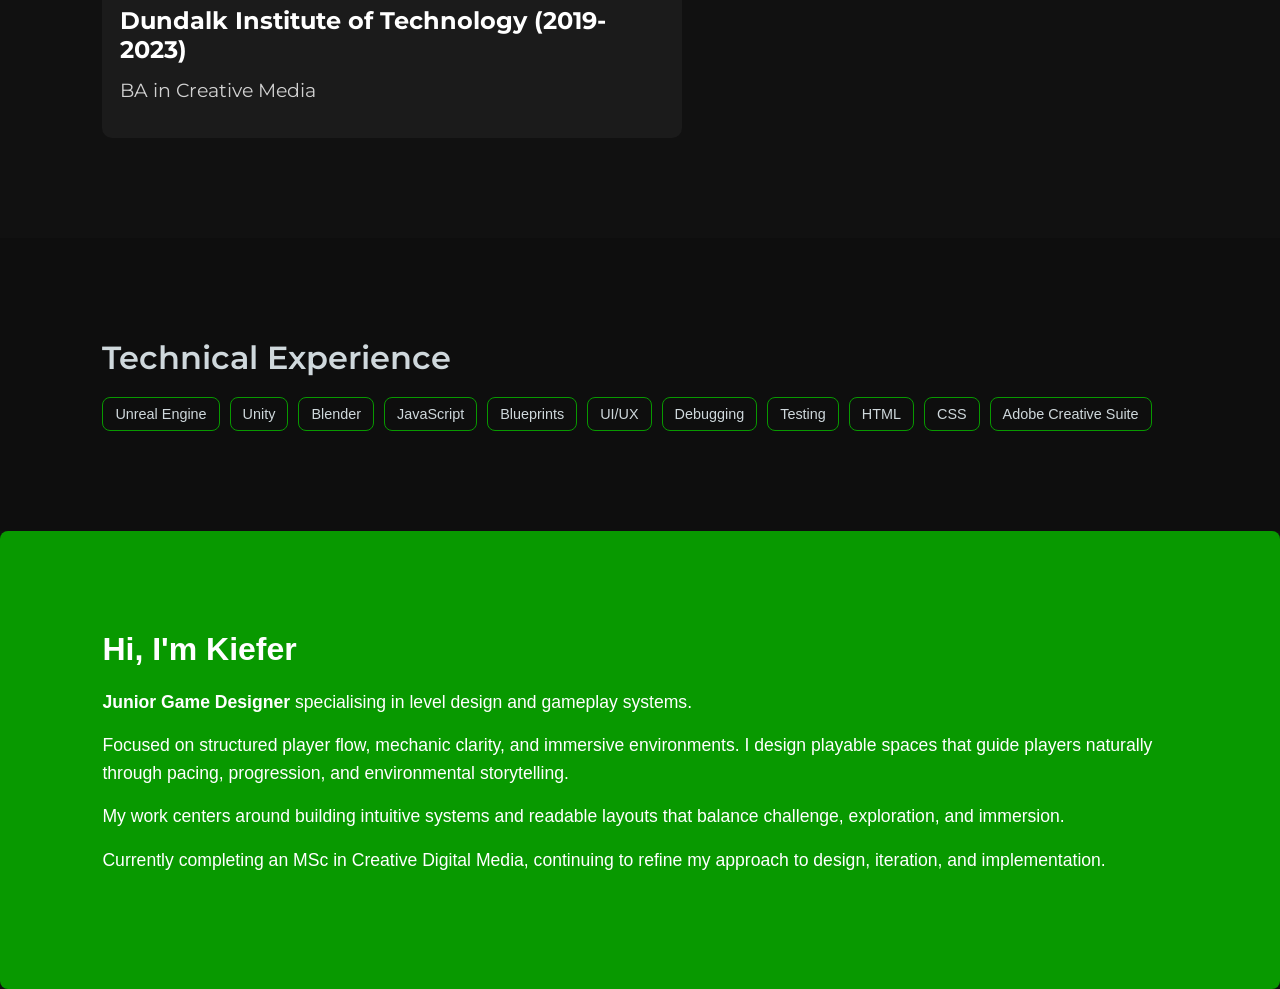
==== commit db1cb530: "Update index.html" ====
--- a/index.html
+++ b/index.html
@@ -123,13 +123,14 @@
 
         <div class="project-tags">
         <span class="skill">Unity</span>
+        <span class="skill">C#</span>
         <span class="skill">Meta Quest</span>
         <span class="skill">Team Project</span>
         <span class="skill">VR Horror</span>
         </div>
 
                  <p class="project-brief">
-                 A four-player university project developed in Unity for Meta Quest VR. I designed immersive escape room environments, environmental puzzles, and player progression to create a tense horror experience.
+                 A four-person team university project developed in Unity for Meta Quest VR. I designed an immersive escape room environment, environmental puzzles, and player progression to create a tense horror experience.
                 </p>
 
                 <a href="Last Rites.html" class="project-link">
@@ -157,6 +158,7 @@
 
                 <div class="project-tags">
                 <span class="skill">Unity</span>
+                <span class="skill">C#</span>
                 <span class="skill">Android</span>
                 <span class="skill">Team Project</span>
                 <span class="skill">2D Platformer</span>
@@ -181,15 +183,24 @@
             </div>
 
             <div class="project-content">
+                
                 <h3>Pub Crawler (2025)</h3>
 
-                <p class="project-meta">
-                    Level Designer • 2 weeks • Unity • 4 Person Team • Android • Classic 2D Sidescrolling Platformer
-                </p>
-
-                <p class="project-brief">
-                    This was a 2 week project designed for Android mobile. This was made in Unity.
-                </p>
+                 <p class="project-role">
+                Level Designer
+                </p>
+
+        <div class="project-tags">
+        <span class="skill">Unity</span>
+        <span class="skill">C#</span>
+        <span class="skill">Android</span>
+        <span class="skill">Team Project</span>
+        <span class="skill">2D Platformer</span>
+        </div>
+
+    <p class="project-brief">
+        A mobile platformer created in Unity. I contributed to level layout, gameplay flow, and environment design while collaborating within a multidisciplinary team.
+    </p>
 
                 <a href="Pub Crawler.html" class="project-link">
                     View Project →
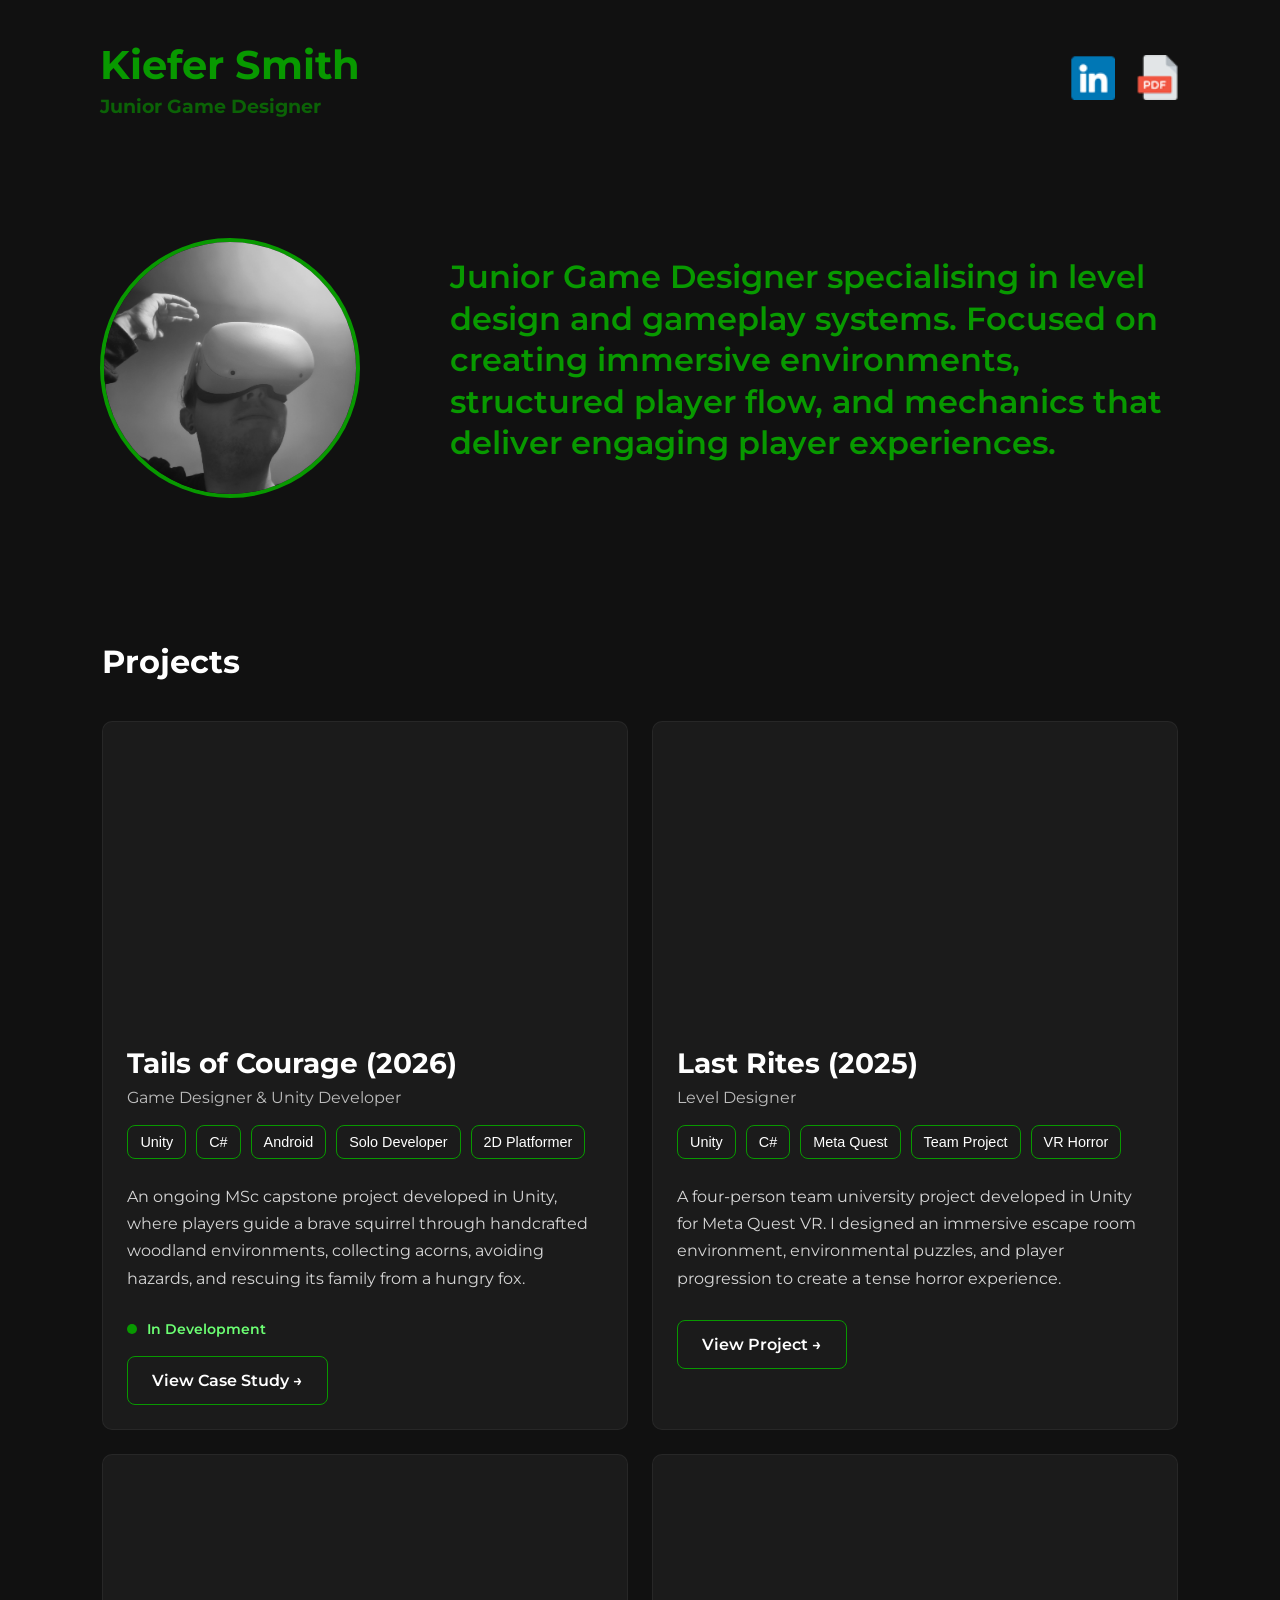
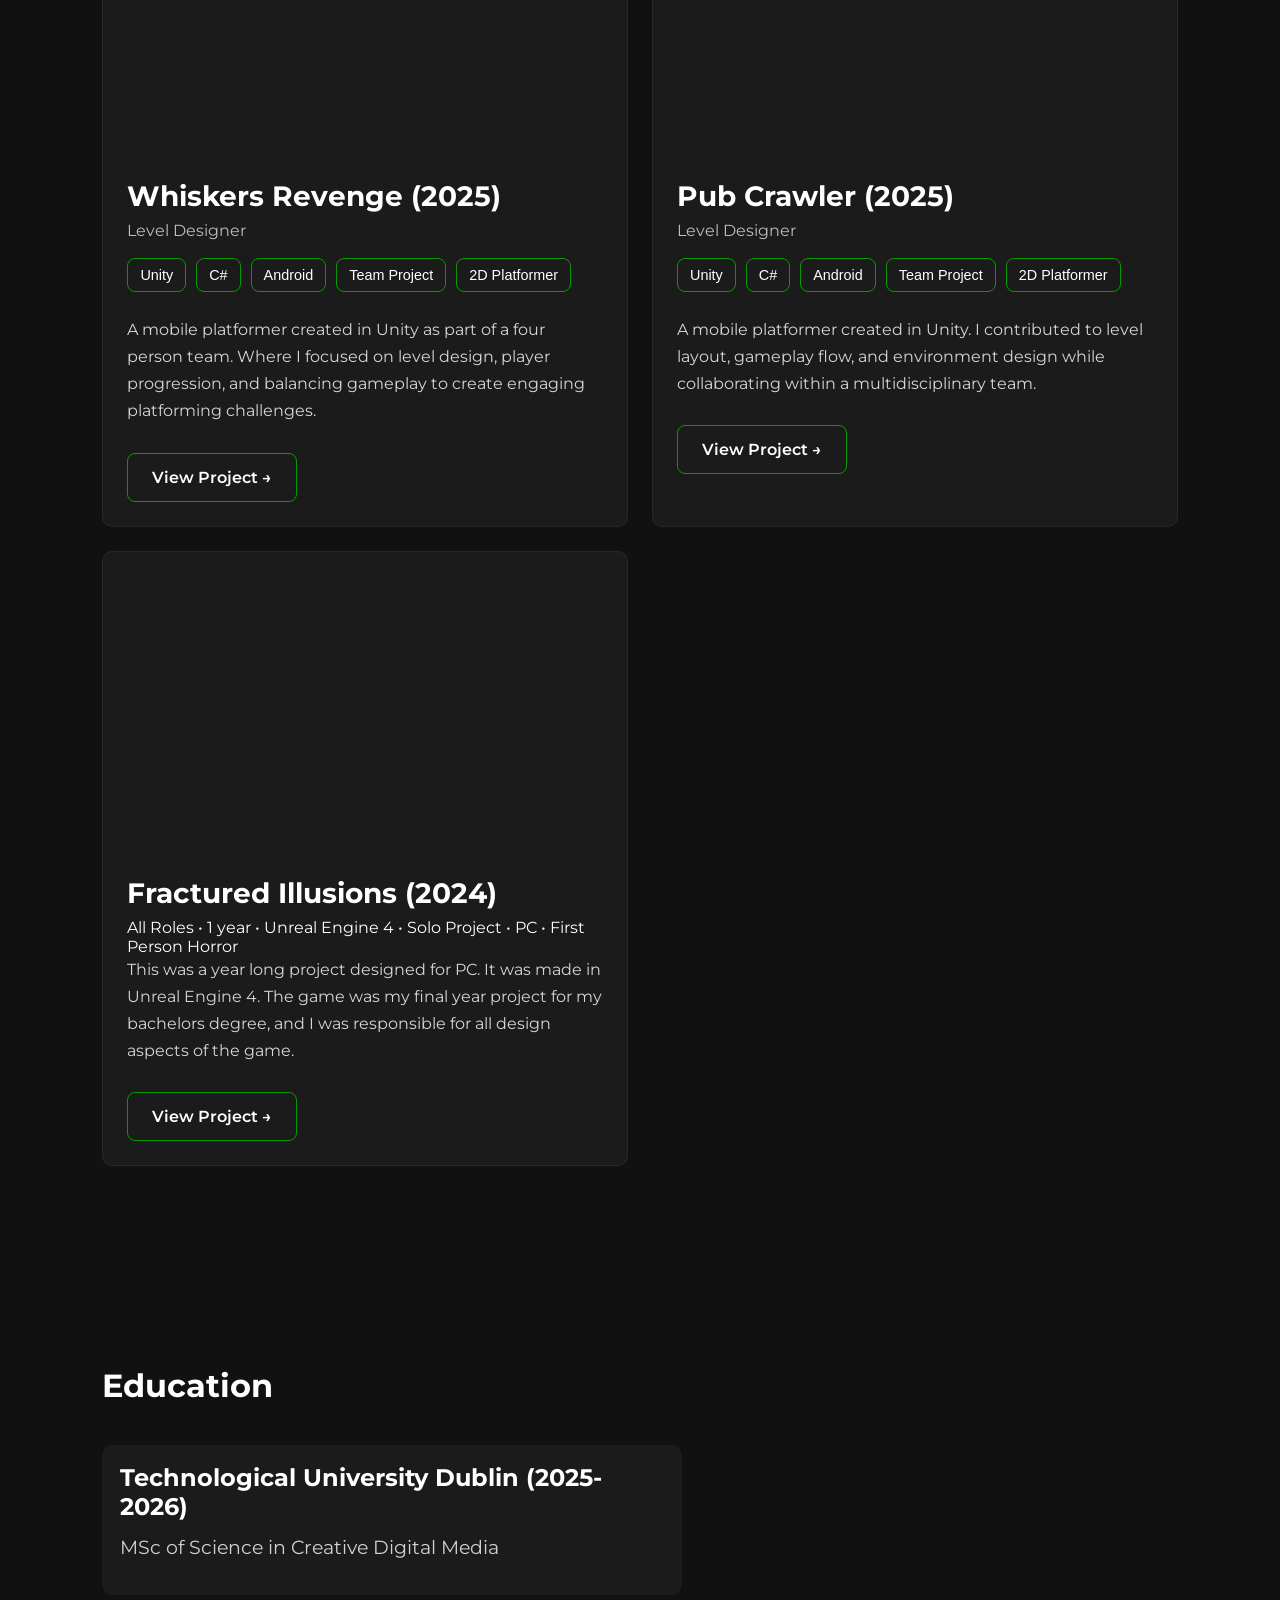
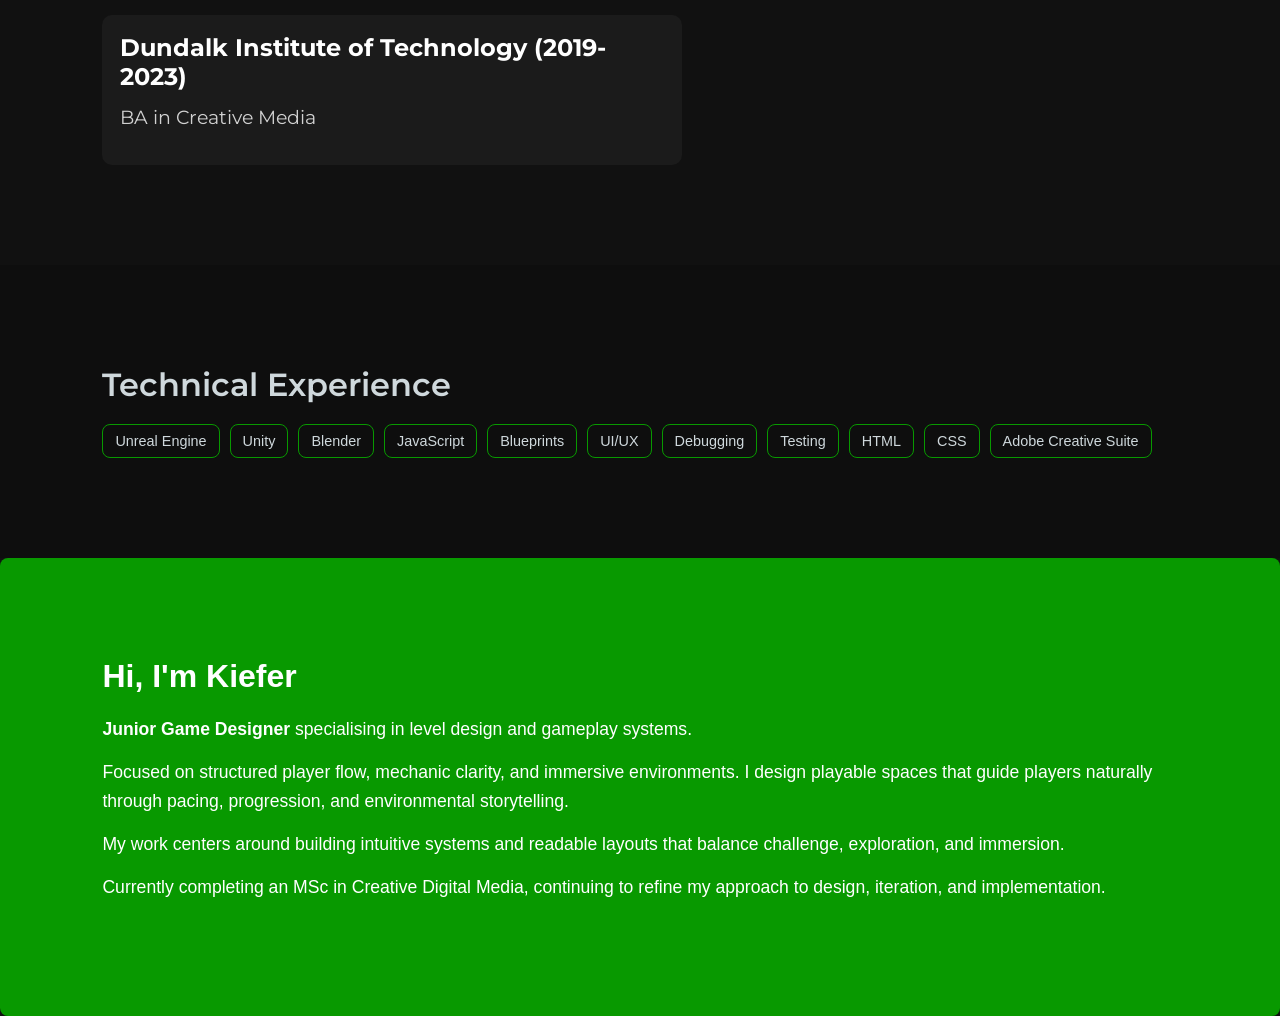
==== commit 2b38cbee: "Update index.html" ====
--- a/index.html
+++ b/index.html
@@ -165,7 +165,7 @@
                 </div>
 
                 <p class="project-brief">
-                A mobile platformer created in Unity where I focused on level design, player progression, and balancing gameplay to create engaging platforming challenges.
+                A mobile platformer created in Unity as part of a four person team. Where I focused on level design, player progression, and balancing gameplay to create engaging platforming challenges.
                 </p>
                 <a href="Whiskers Revenge.html" class="project-link">
                     View Project →
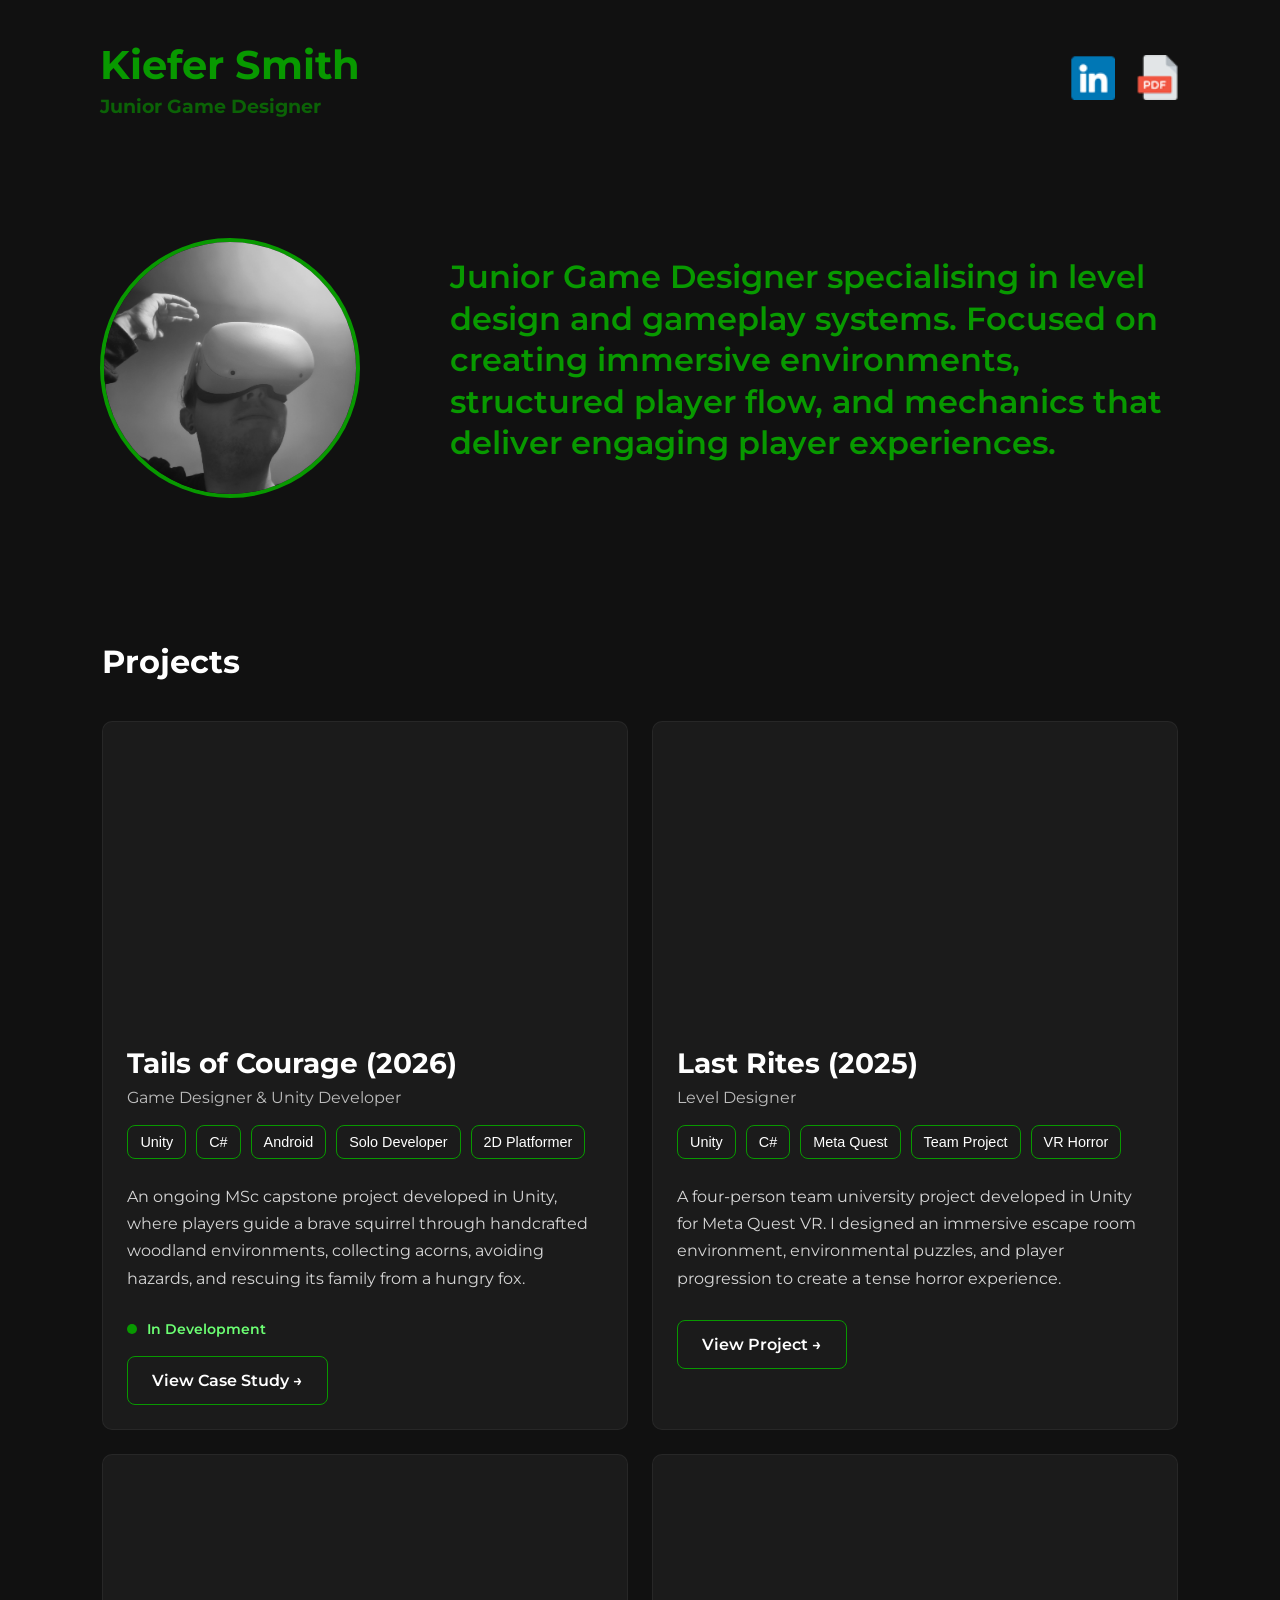
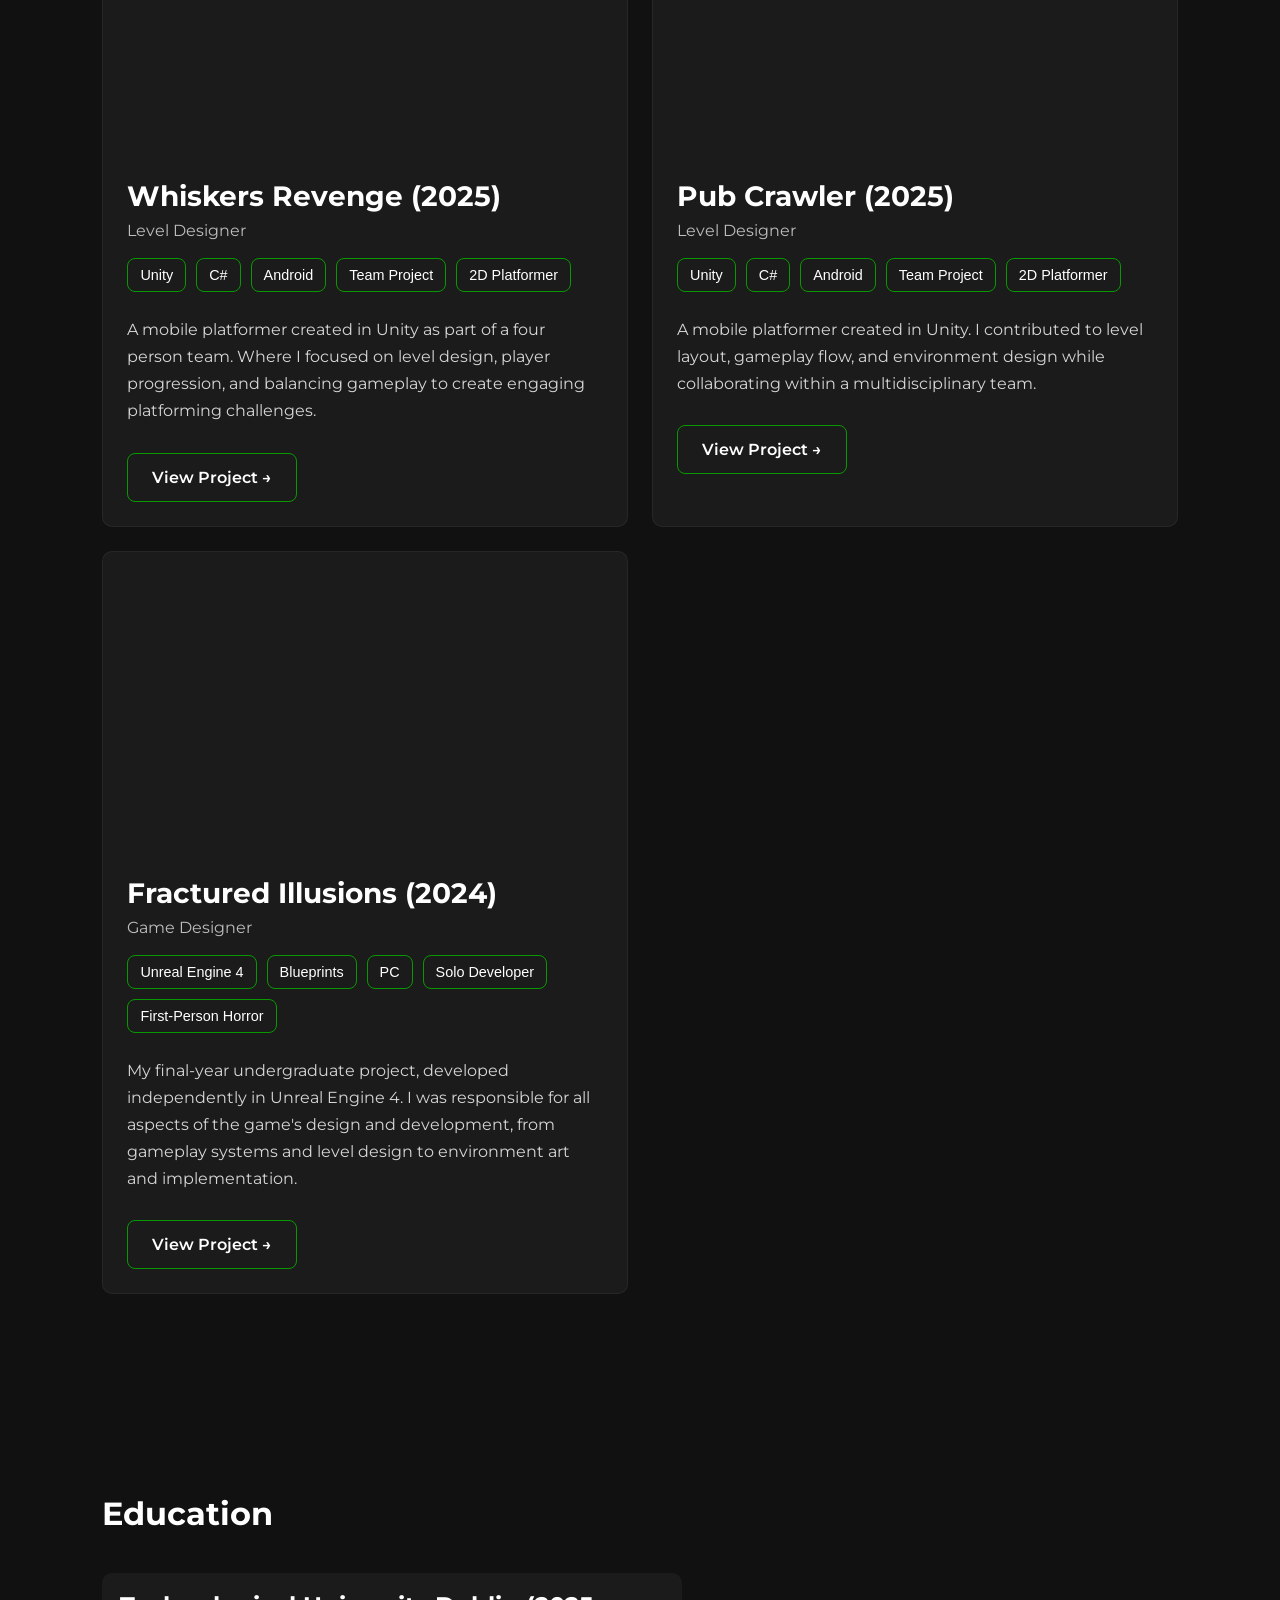
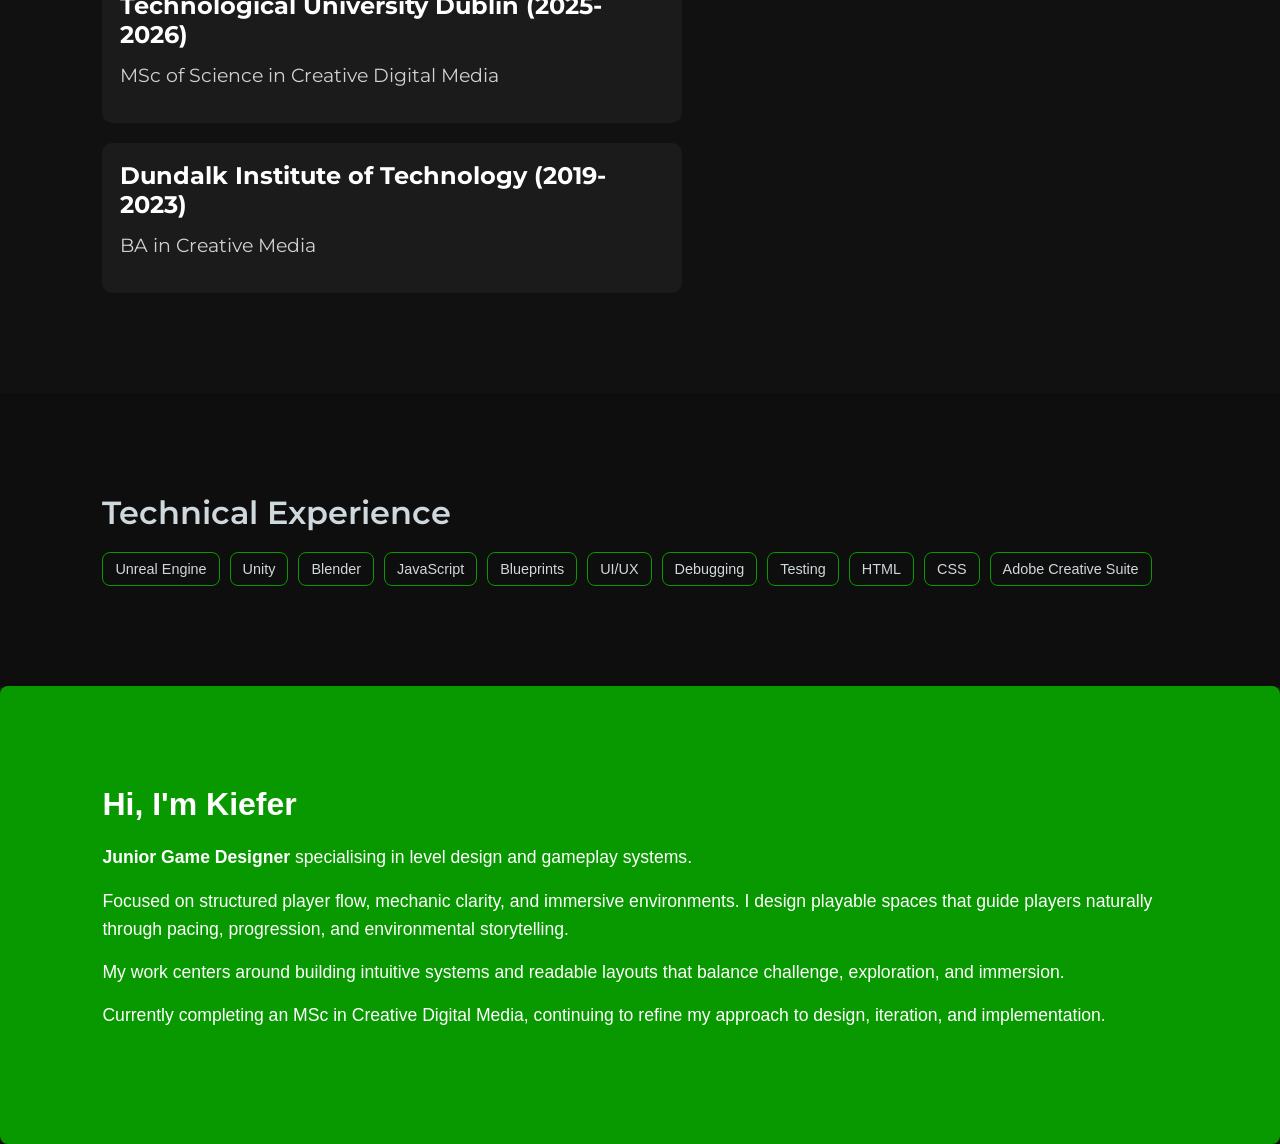
==== commit ebf722b5: "Update index.html" ====
--- a/index.html
+++ b/index.html
@@ -219,14 +219,23 @@
             </div>
 
             <div class="project-content">
+                
                 <h3>Fractured Illusions (2024)</h3>
 
-                <p class="project-meta">
-                    All Roles • 1 year • Unreal Engine 4 • Solo Project • PC • First Person Horror
-                </p>
+                <p class="project-role">
+                Game Designer
+                </p>
+
+                <div class="project-tags">
+                <span class="skill">Unreal Engine 4</span>
+                <span class="skill">Blueprints</span>
+                <span class="skill">PC</span>
+                <span class="skill">Solo Developer</span>
+                <span class="skill">First-Person Horror</span>
+                </div>
 
                 <p class="project-brief">
-                    This was a year long project designed for PC. It was made in Unreal Engine 4. The game was my final year project for my bachelors degree, and I was responsible for all design aspects of the game.
+                My final-year undergraduate project, developed independently in Unreal Engine 4. I was responsible for all aspects of the game's design and development, from gameplay systems and level design to environment art and implementation.
                 </p>
 
                 <a href="Fractured Illusions.html" class="project-link">
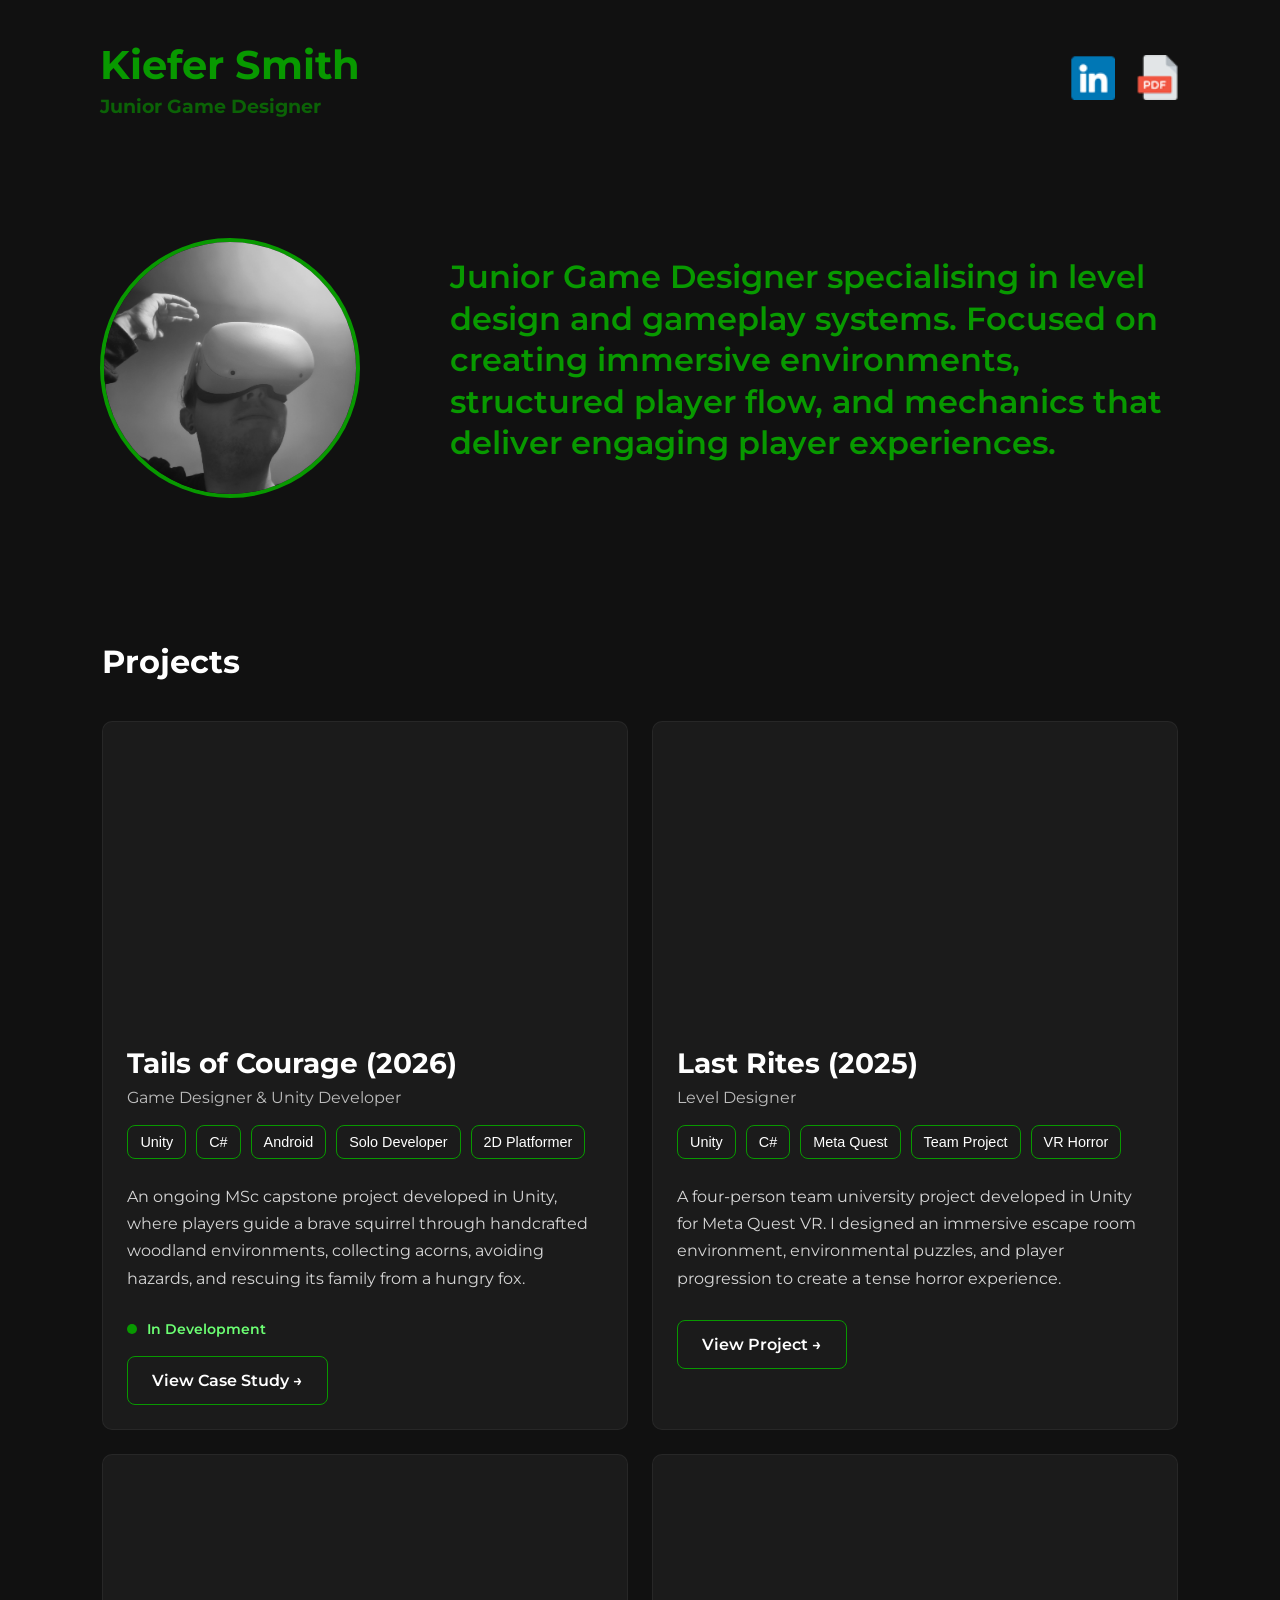
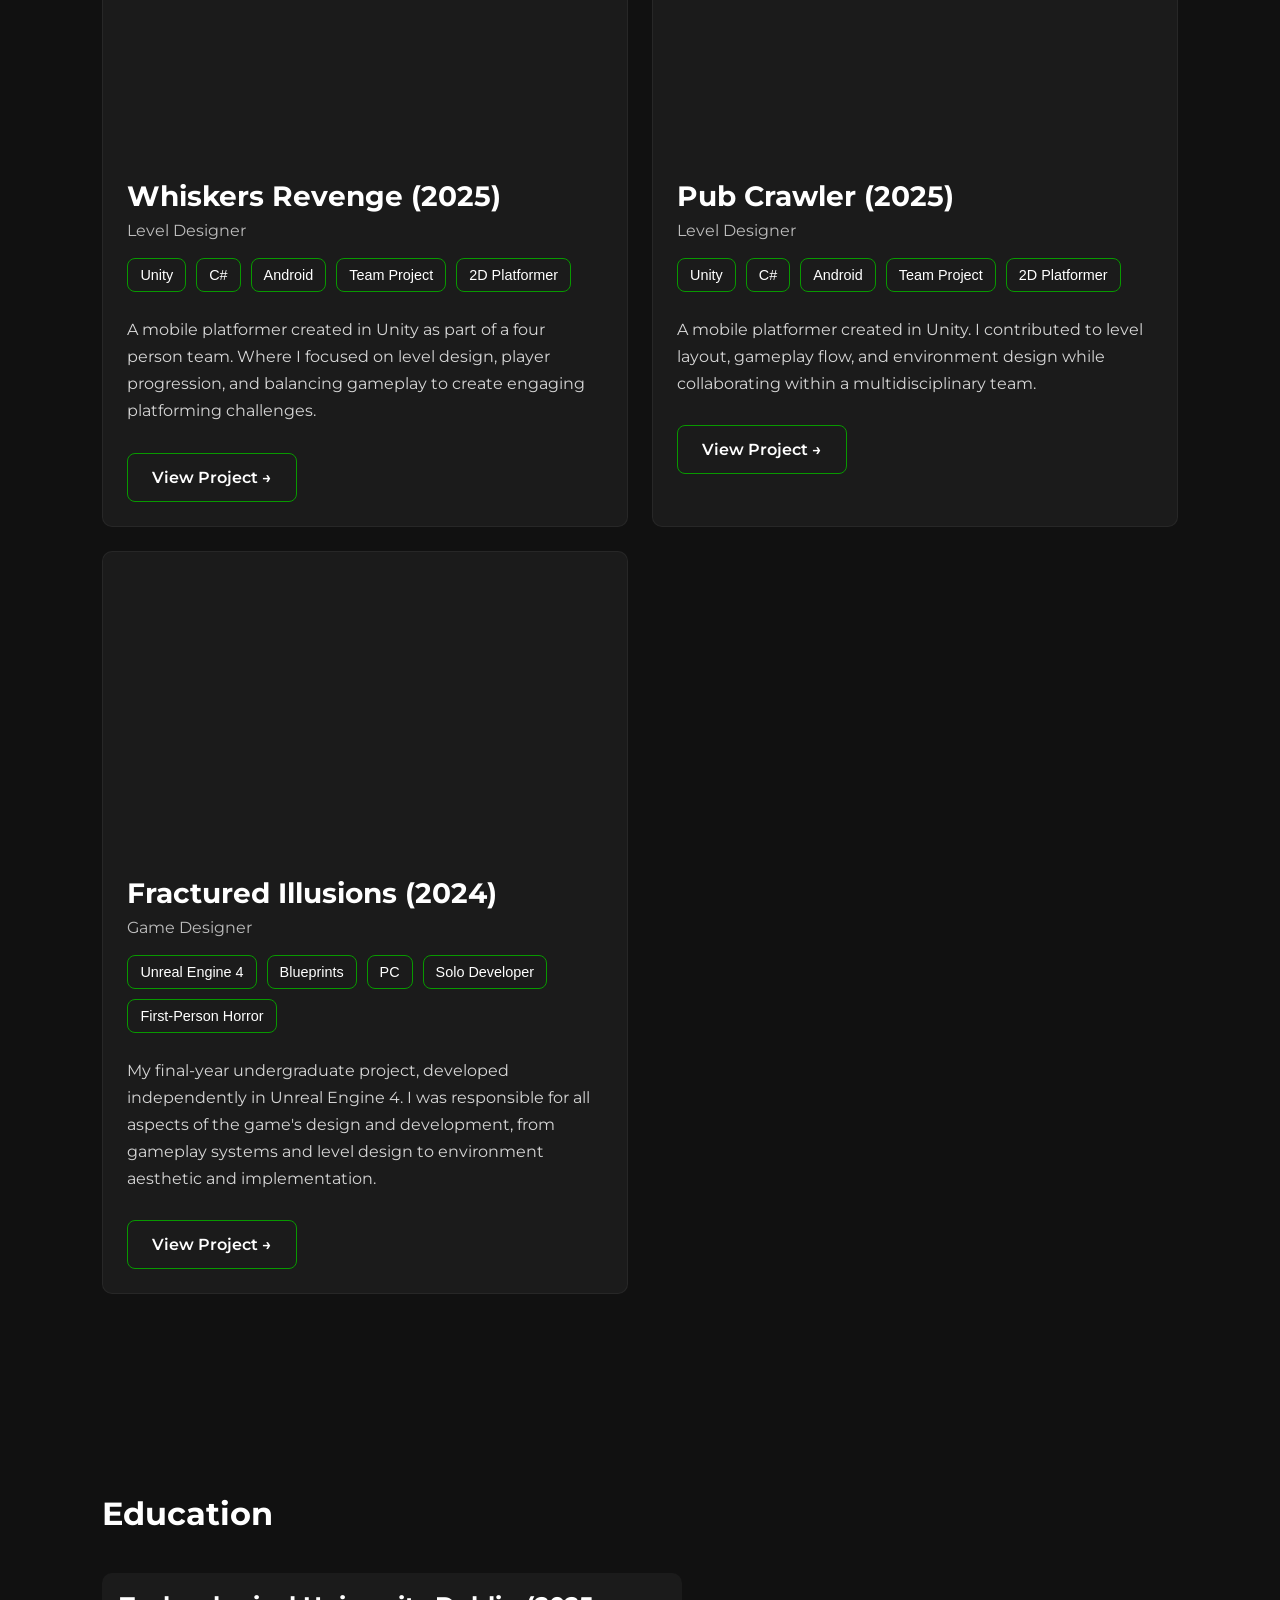
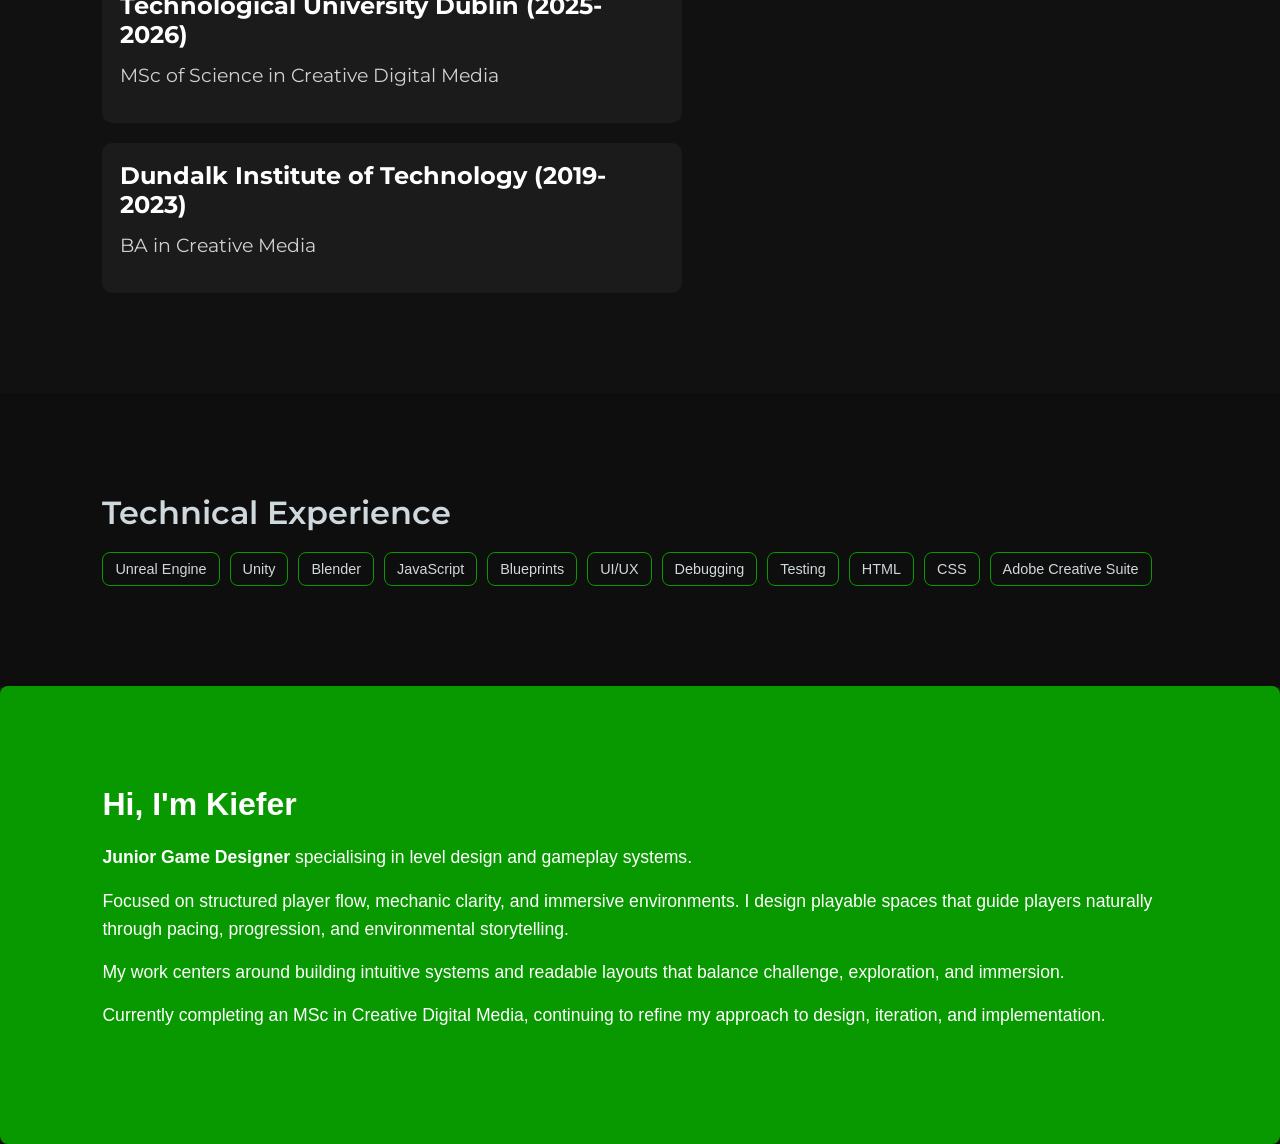
==== commit 537c09d0: "Update index.html" ====
--- a/index.html
+++ b/index.html
@@ -235,7 +235,7 @@
                 </div>
 
                 <p class="project-brief">
-                My final-year undergraduate project, developed independently in Unreal Engine 4. I was responsible for all aspects of the game's design and development, from gameplay systems and level design to environment art and implementation.
+                My final-year undergraduate project, developed independently in Unreal Engine 4. I was responsible for all aspects of the game's design and development, from gameplay systems and level design to environment aesthetic and implementation.
                 </p>
 
                 <a href="Fractured Illusions.html" class="project-link">
